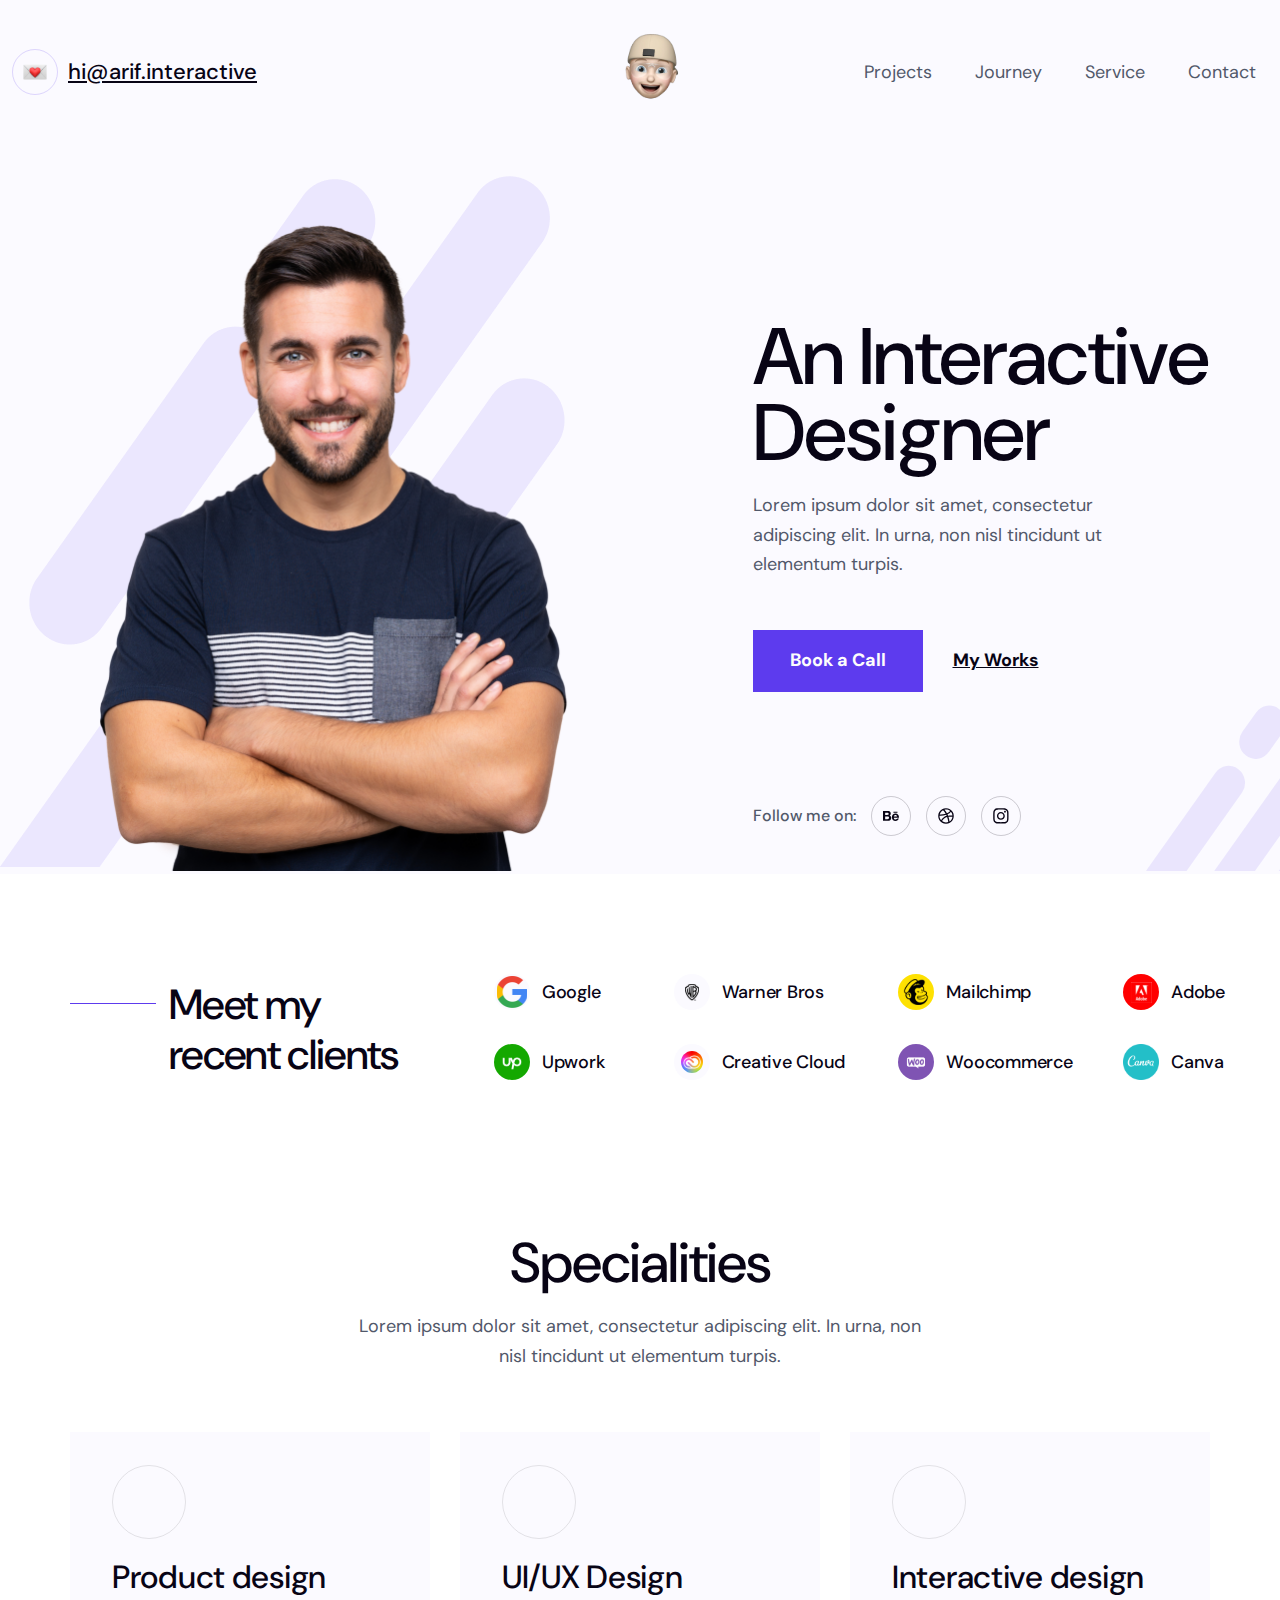
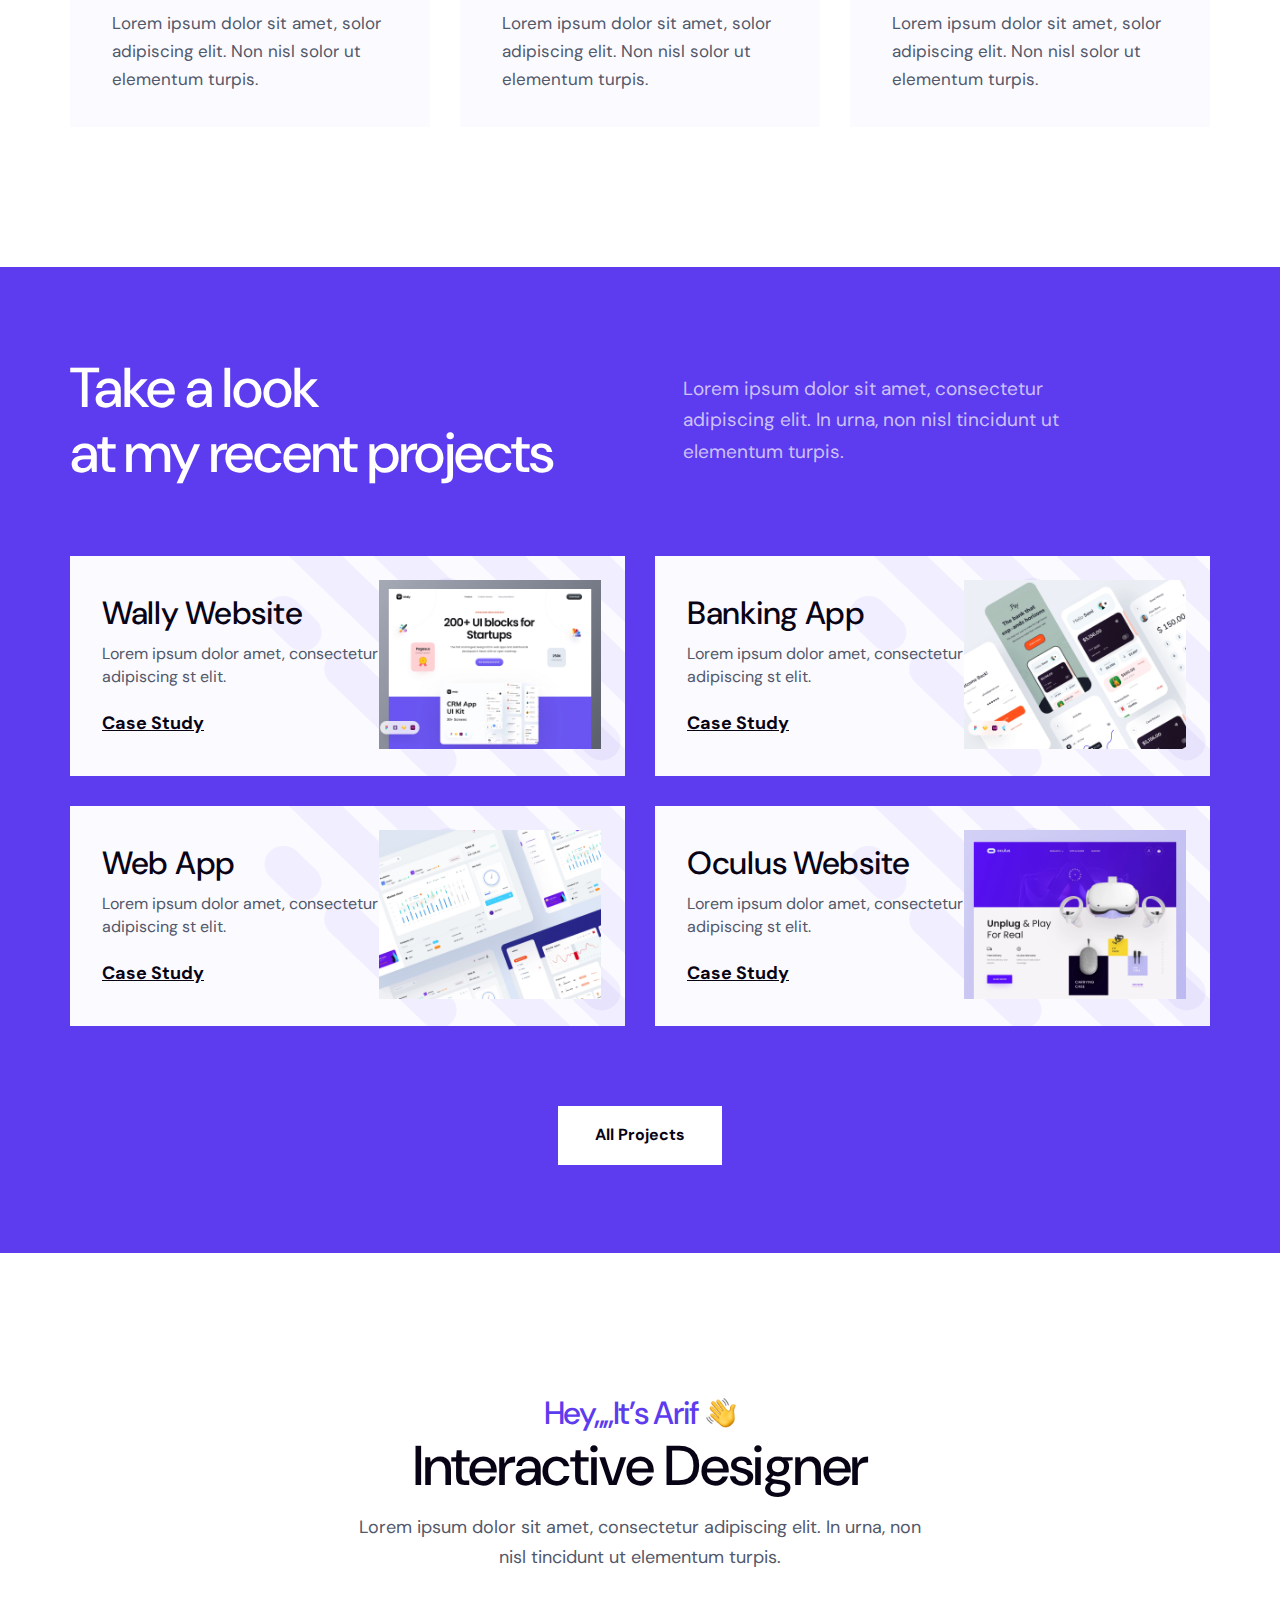
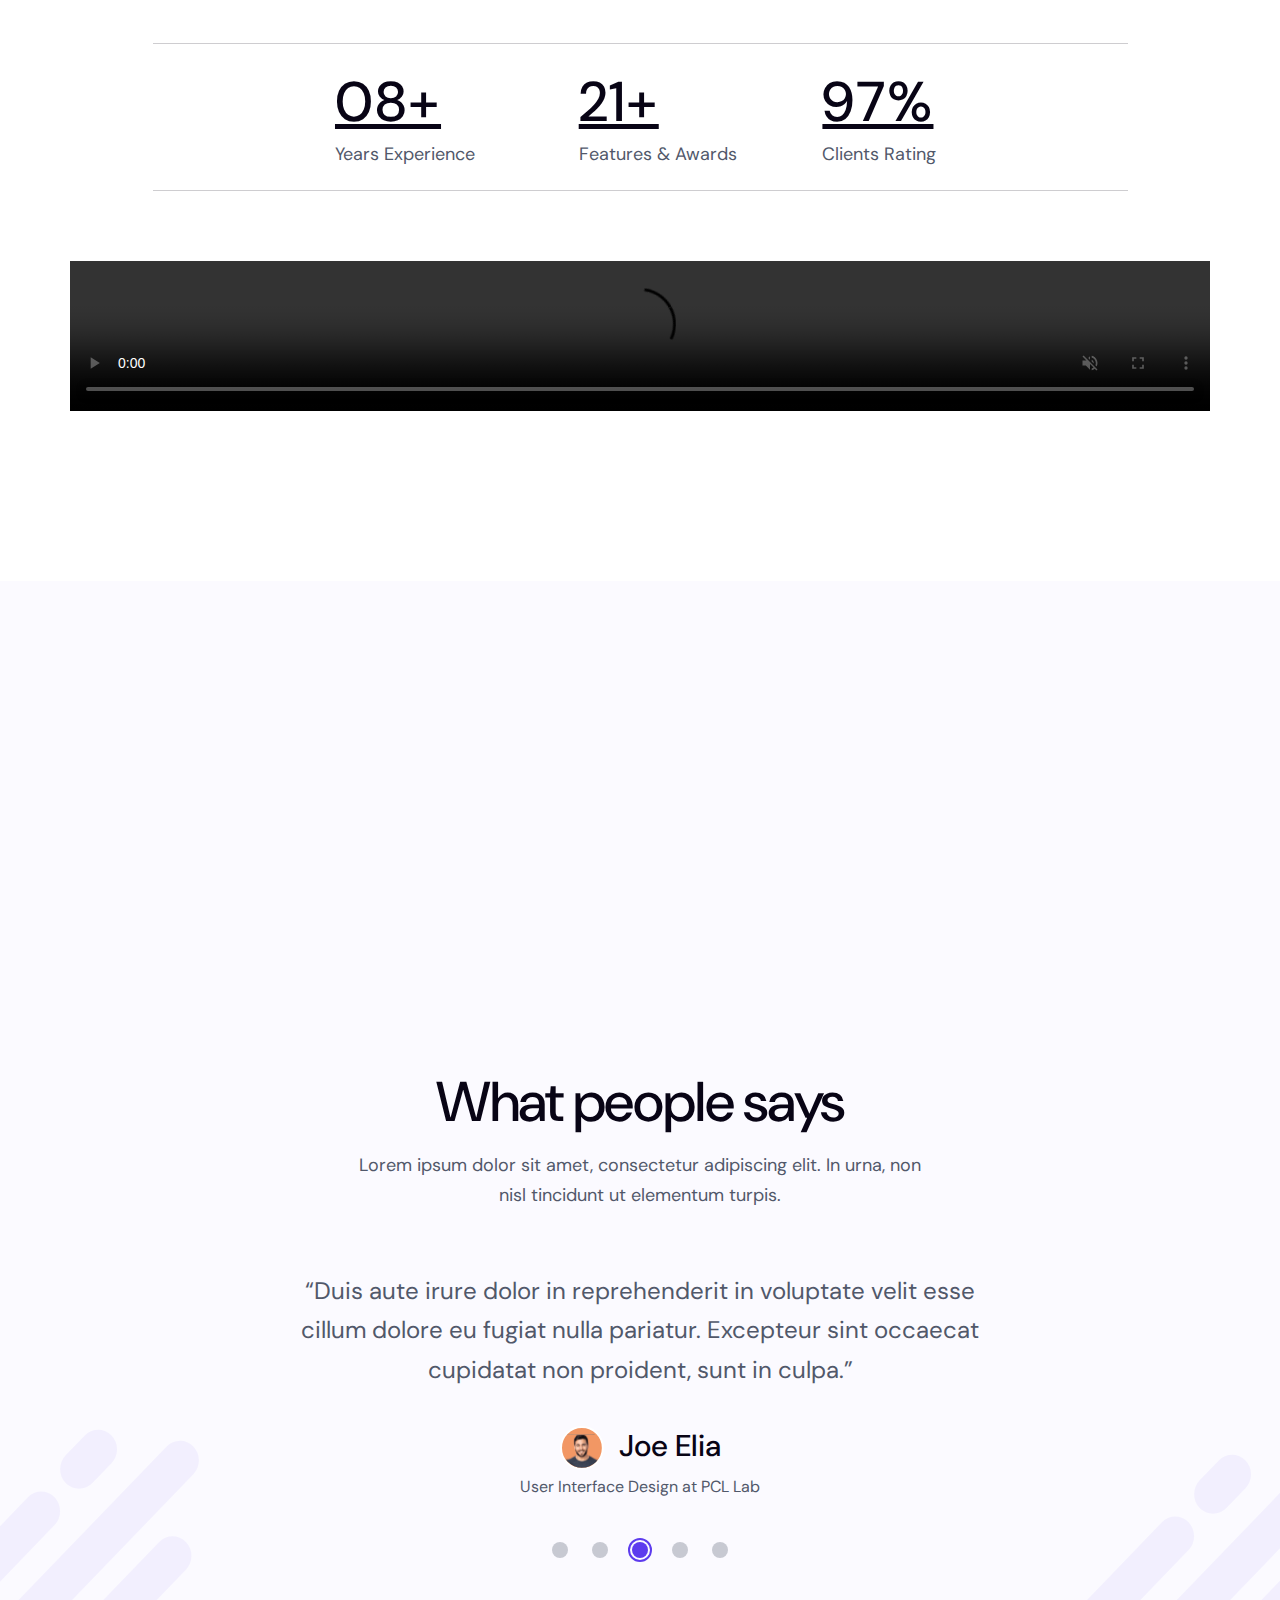
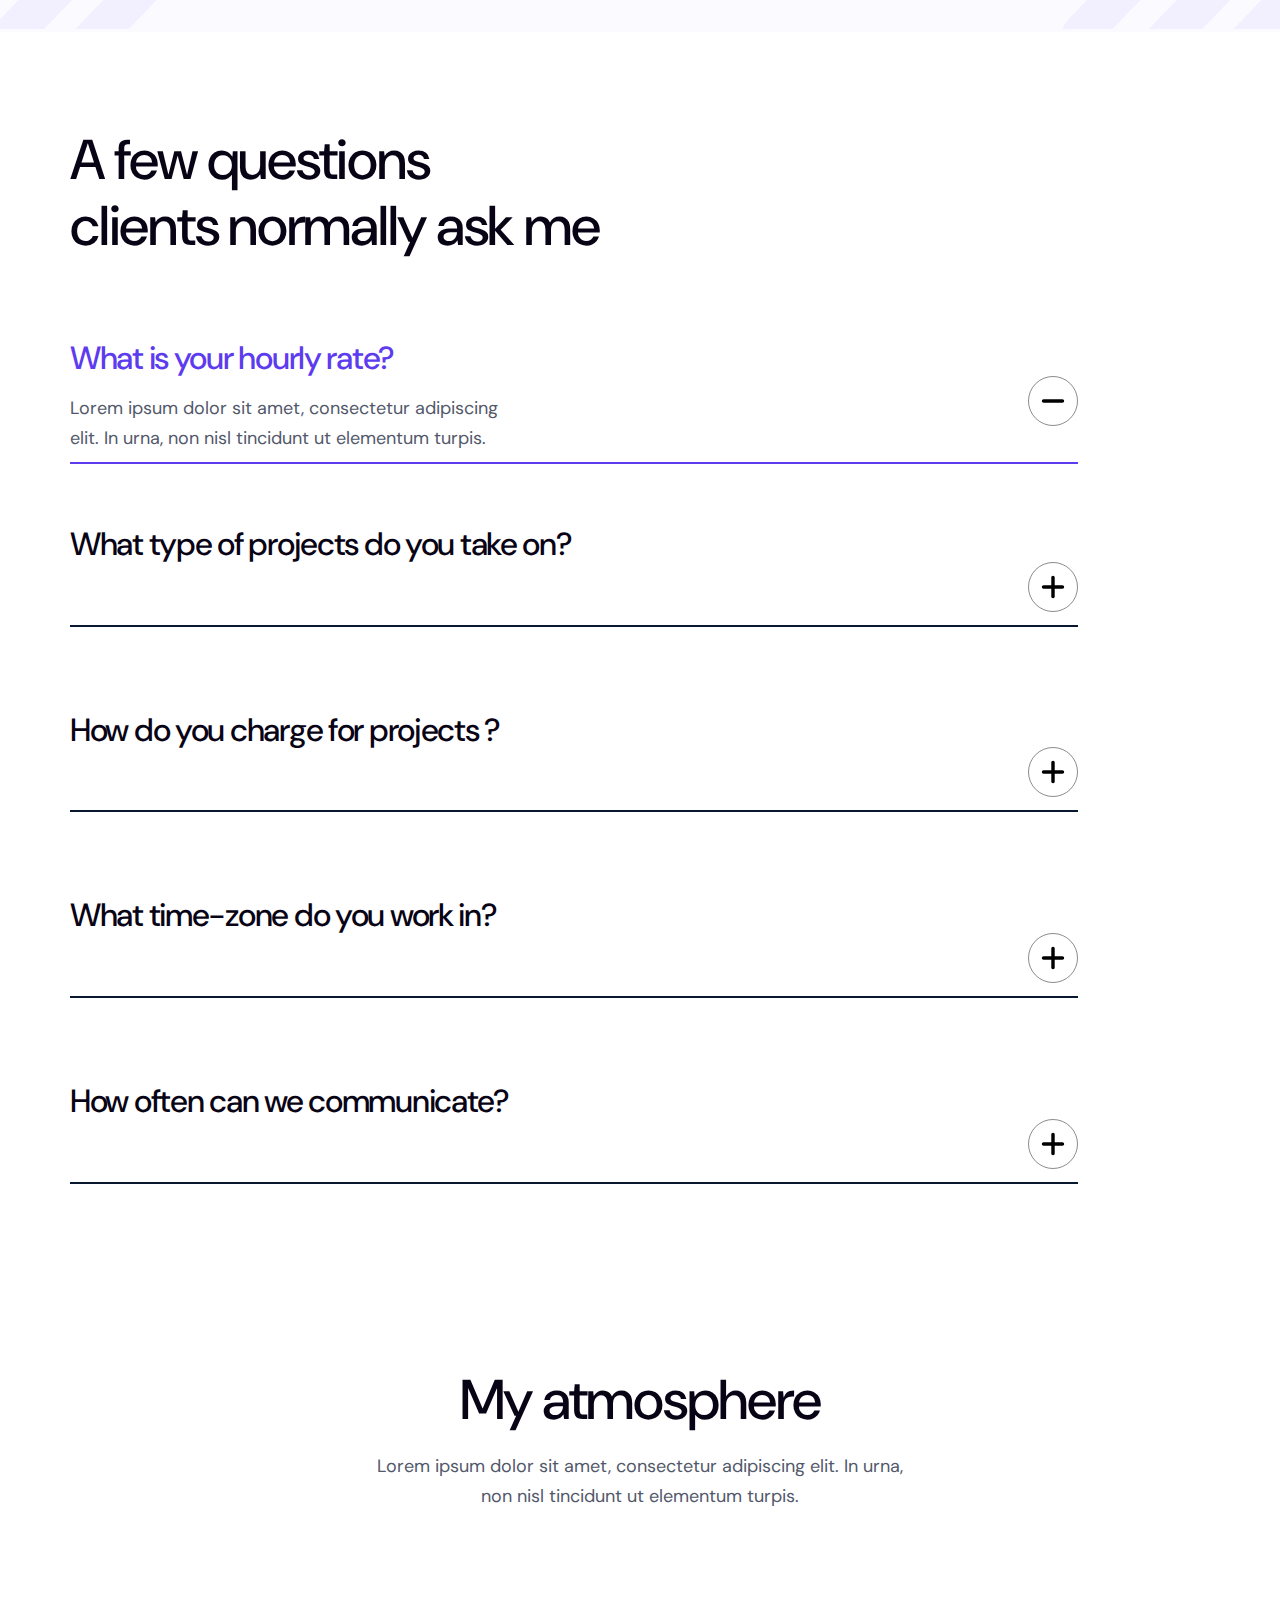
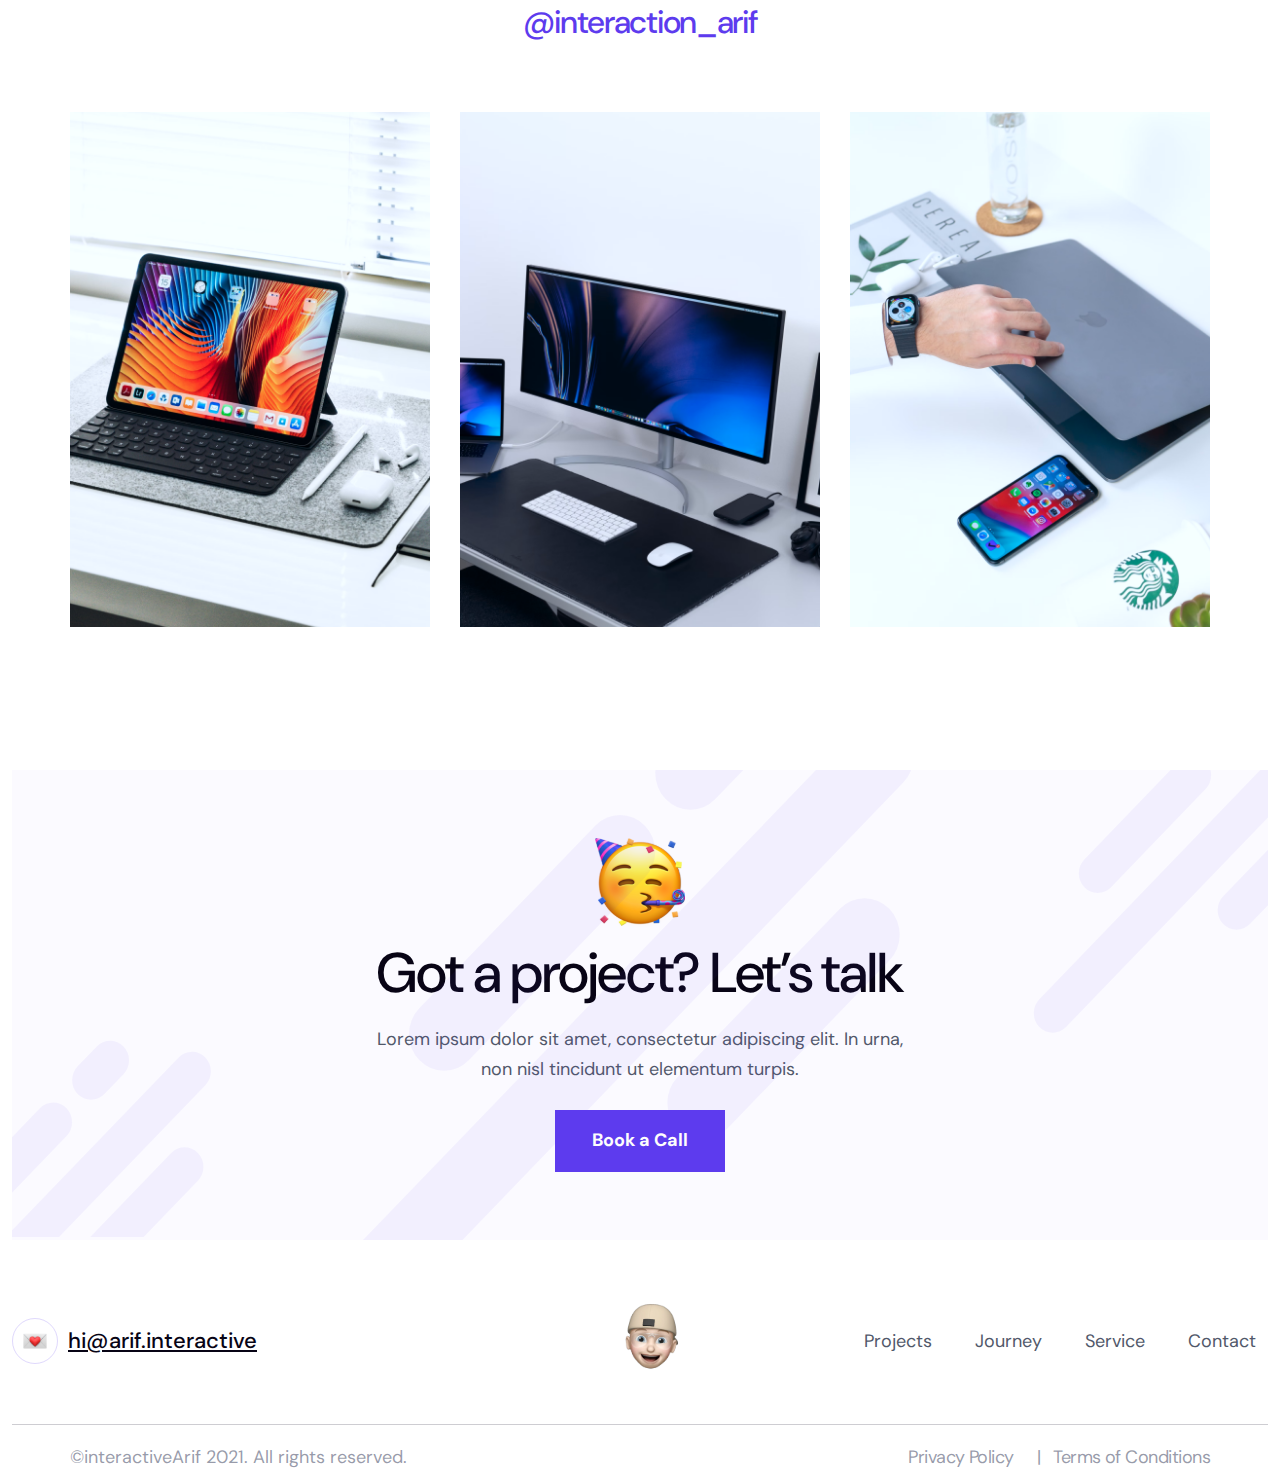
==== index.html @ 7aa069de "inititial commit" ====
<!DOCTYPE html>
<html lang="en">
  <head>
    <meta charset="UTF-8" />
    <meta name="viewport" content="width=device-width, initial-scale=1.0" />
    <title>An Interactive Designer</title>

    <!-- Favicon -->
    <link
      rel="apple-touch-icon"
      sizes="57x57"
      href="./assets/favicon//apple-icon-57x57.png"
    />
    <link
      rel="apple-touch-icon"
      sizes="60x60"
      href="./assets/favicon//apple-icon-60x60.png"
    />
    <link
      rel="apple-touch-icon"
      sizes="72x72"
      href="./assets/favicon//apple-icon-72x72.png"
    />
    <link
      rel="apple-touch-icon"
      sizes="76x76"
      href="./assets/favicon//apple-icon-76x76.png"
    />
    <link
      rel="apple-touch-icon"
      sizes="114x114"
      href="./assets/favicon//apple-icon-114x114.png"
    />
    <link
      rel="apple-touch-icon"
      sizes="120x120"
      href="./assets/favicon//apple-icon-120x120.png"
    />
    <link
      rel="apple-touch-icon"
      sizes="144x144"
      href="./assets/favicon//apple-icon-144x144.png"
    />
    <link
      rel="apple-touch-icon"
      sizes="152x152"
      href="./assets/favicon//apple-icon-152x152.png"
    />
    <link
      rel="apple-touch-icon"
      sizes="180x180"
      href="./assets/favicon//apple-icon-180x180.png"
    />
    <link
      rel="icon"
      type="image/png"
      sizes="192x192"
      href="./assets/favicon//android-icon-192x192.png"
    />
    <link
      rel="icon"
      type="image/png"
      sizes="32x32"
      href="./assets/favicon//favicon-32x32.png"
    />
    <link
      rel="icon"
      type="image/png"
      sizes="96x96"
      href="./assets/favicon//favicon-96x96.png"
    />
    <link
      rel="icon"
      type="image/png"
      sizes="16x16"
      href="./assets/favicon//favicon-16x16.png"
    />
    <link rel="manifest" href="./assets/favicon//manifest.json" />
    <meta name="msapplication-TileColor" content="#ffffff" />
    <meta name="msapplication-TileImage" content="/ms-icon-144x144.png" />
    <meta name="theme-color" content="#ffffff" />

    <!-- GG fonts -->
    <link rel="preconnect" href="https://fonts.googleapis.com" />
    <link rel="preconnect" href="https://fonts.gstatic.com" crossorigin />
    <link
      href="https://fonts.googleapis.com/css2?family=DM+Sans:ital,opsz,wght@0,9..40,100..1000;1,9..40,100..1000&display=swap"
      rel="stylesheet"
    />

    <!-- Font awesome -->
    <link
      rel="stylesheet"
      href="https://cdnjs.cloudflare.com/ajax/libs/font-awesome/6.5.2/css/all.min.css"
      integrity="sha512-SnH5WK+bZxgPHs44uWIX+LLJAJ9/2PkPKZ5QiAj6Ta86w+fsb2TkcmfRyVX3pBnMFcV7oQPJkl9QevSCWr3W6A=="
      crossorigin="anonymous"
      referrerpolicy="no-referrer"
    />

    <!-- Reset css -->
    <link rel="stylesheet" href="./assets/css/reset.css" />

    <!-- Grid css -->
    <link rel="stylesheet" href="./assets/css/grid.css" />

    <!-- Style css -->
    <link rel="stylesheet" href="./assets/css/styles.css" />

    <!-- Responsive css -->
    <link rel="stylesheet" href="./assets/css/responsive.css" />
  </head>

  <body>
    <header class="header fixed">
      <div class="outline-container">
        <div class="df-row">
          <div class="cta-header">
            <a href="mailto:hi@arif.interactive">
              <div class="letter-outer">
                <img
                  src="./assets/icon/letter.svg"
                  alt="Mail icon"
                  class="letter-header"
                />
              </div>
            </a>
            <a href="mailto:hi@arif.interactive" class="mail-header"
              >hi@arif.interactive</a
            >
            <div class="menu-mobile-outer show-on-mobile">
              <img src="./assets/icon/menu.svg" alt="" class="menu-mobile" />
            </div>
          </div>

          <a href="#">
            <div class="img-holder">
              <img
                src="./assets/image/logo-header.svg"
                alt="Logo"
                class="logo-header"
              />
            </div>
          </a>

          <nav class="navbar">
            <ul class="navbar-list">
              <li class="navbar item">
                <a href="#!" class="navbar-link">Projects</a>
              </li>
              <li class="navbar item">
                <a href="#!" class="navbar-link">Journey</a>
              </li>
              <li class="navbar item">
                <a href="#!" class="navbar-link">Service</a>
              </li>
              <li class="navbar item">
                <a href="#!" class="navbar-link">Contact</a>
              </li>
            </ul>
          </nav>
        </div>
      </div>
    </header>

    <main>
      <section class="hero">
        <div class="container">
          <div class="row">
            <div class="col-lg-6">
              <div class="img-holder">
                <img
                  src="./assets/image/hero-image.png"
                  alt="An Interactive Designer"
                  class="hero-img"
                />
              </div>
            </div>
            <div class="col-lg-5 offset-1">
              <div class="hero-info">
                <h1 class="heading lv1">An Interactive Designer</h1>
                <p class="section-desc">
                  Lorem ipsum dolor sit amet, consectetur adipiscing elit. In
                  urna, non nisl tincidunt ut elementum turpis.
                </p>
                <div class="hero-cta">
                  <a href="#!" class="btn hero-btn">Book a Call</a>
                  <a href="#!" class="hero-works">My Works</a>
                </div>
                <div class="hero-socials">
                  <p class="social-heading">Follow me on:</p>
                  <a href="#!">
                    <div class="social-outer">
                      <img src="./assets/icon/be.svg" alt="" />
                    </div>
                  </a>
                  <a href="#1">
                    <div class="social-outer">
                      <img src="./assets/icon/basketball.svg" alt="" />
                    </div>
                  </a>
                  <a href="#!">
                    <div class="social-outer">
                      <img src="./assets/icon/camera.svg" alt="" />
                    </div>
                  </a>
                </div>
              </div>
            </div>
          </div>
        </div>
      </section>

      <section class="clients">
        <div class="container">
          <div class="row">
            <div class="col-lg-4">
              <p class="clients-heading">Meet my recent clients</p>
            </div>
            <div class="clients-grid">
              <div class="clients-item">
                <a href="#!">
                  <div class="clients-outer">
                    <img
                      src="./assets/icon/google.svg"
                      alt=""
                      class="clients-social"
                    />
                  </div>
                  <p class="clients-link">Google</p>
                </a>
              </div>
              <div class="clients-item">
                <a href="#!">
                  <div class="clients-outer">
                    <img
                      src="./assets/icon/warner.svg"
                      alt=""
                      class="clients-social"
                    />
                  </div>
                  <p class="clients-link">Warner Bros</p>
                </a>
              </div>
              <div class="clients-item">
                <a href="#!">
                  <div class="clients-outer mailchimp">
                    <img
                      src="./assets/icon/mailchimp.svg"
                      alt=""
                      class="clients-social"
                    />
                  </div>
                  <p class="clients-link">Mailchimp</p>
                </a>
              </div>
              <div class="clients-item">
                <a href="#!">
                  <div class="clients-outer adobe">
                    <img
                      src="./assets/icon/adobe.svg"
                      alt=""
                      class="clients-social"
                    />
                  </div>
                  <p class="clients-link">Adobe</p>
                </a>
              </div>
              <div class="clients-item">
                <a href="#!">
                  <div class="clients-outer upwork">
                    <img
                      src="./assets/icon/upwork.svg"
                      alt=""
                      class="clients-social"
                    />
                  </div>
                  <p class="clients-link">Upwork</p>
                </a>
              </div>
              <div class="clients-item">
                <a href="#!">
                  <div class="clients-outer">
                    <img
                      src="./assets/icon/cloud.svg"
                      alt=""
                      class="clients-social"
                    />
                  </div>
                  <p class="clients-link">Creative Cloud</p>
                </a>
              </div>
              <div class="clients-item">
                <a href="#!">
                  <div class="clients-outer woocommerce">
                    <img
                      src="./assets/icon/Woocommerce.svg"
                      alt=""
                      class="clients-social"
                    />
                  </div>
                  <p class="clients-link">Woocommerce</p>
                </a>
              </div>
              <div class="clients-item">
                <a href="#!">
                  <div class="clients-outer">
                    <img
                      src="./assets/icon/canva.svg"
                      alt=""
                      class="clients-social canva"
                    />
                  </div>
                  <p class="clients-link">Canva</p>
                </a>
              </div>
            </div>
          </div>
        </div>
      </section>

      <section class="specialities">
        <div class="container">
          <div class="row">
            <div class="col">
              <h2 class="heading lv2">Specialities</h2>
            </div>
          </div>

          <div class="row">
            <div class="col">
              <div class="df-row">
                <p class="section-desc heading">
                  Lorem ipsum dolor sit amet, consectetur adipiscing elit. In
                  urna, non nisl tincidunt ut elementum turpis.
                </p>
              </div>
            </div>
          </div>

          <div class="row">
            <div class="col-lg-4">
              <a href="#!">
                <div class="specialities-block">
                  <div class="specialities-img-holder">
                    <i class="fa-solid fa-lightbulb"></i>
                  </div>
                  <h3 class="heading lv3">Product design</h3>
                  <p class="section-desc">
                    Lorem ipsum dolor sit amet, solor adipiscing elit. Non nisl
                    solor ut elementum turpis.
                  </p>
                </div>
              </a>
            </div>
            <div class="col-lg-4">
              <a href="#!">
                <div class="specialities-block">
                  <div class="specialities-img-holder">
                    <i class="fa-solid fa-pen-ruler"></i>
                  </div>
                  <h3 class="heading lv3">UI/UX Design</h3>
                  <p class="section-desc">
                    Lorem ipsum dolor sit amet, solor adipiscing elit. Non nisl
                    solor ut elementum turpis.
                  </p>
                </div>
              </a>
            </div>
            <div class="col-lg-4">
              <a href="#!">
                <div class="specialities-block">
                  <div class="specialities-img-holder">
                    <i class="fa-solid fa-download"></i>
                  </div>
                  <h3 class="heading lv3">Interactive design</h3>
                  <p class="section-desc">
                    Lorem ipsum dolor sit amet, solor adipiscing elit. Non nisl
                    solor ut elementum turpis.
                  </p>
                </div>
              </a>
            </div>
          </div>
        </div>
      </section>

      <section class="projects">
        <div class="container">
          <div class="row">
            <div class="col-lg-5">
              <h2 class="heading lv2">
                Take a look <br />at my recent projects
              </h2>
            </div>
            <div class="col-lg-5 offset-lg-1">
              <p class="section-desc">
                Lorem ipsum dolor sit amet, consectetur adipiscing elit. In
                urna, non nisl tincidunt ut elementum turpis.
              </p>
            </div>
          </div>

          <div class="row">
            <div class="col-lg-6">
              <div class="project-block">
                <div class="project-block-info">
                  <a href="#!"><h3 class="heading lv3">Wally Website</h3></a>
                  <p class="section-desc">
                    Lorem ipsum dolor amet, consectetur adipiscing st elit.
                  </p>
                  <a href="#!" class="project-block-link">Case Study</a>
                </div>
                <div class="project-block-media">
                  <a href="#!">
                    <img
                      src="./assets/image/project-1.png"
                      alt=""
                      class="project-block-image"
                    />
                  </a>
                </div>
              </div>
            </div>
            <div class="col-lg-6">
              <div class="project-block">
                <div class="project-block-info">
                  <a href="#!"><h3 class="heading lv3">Banking App</h3></a>
                  <p class="section-desc">
                    Lorem ipsum dolor amet, consectetur adipiscing st elit.
                  </p>
                  <a href="#!" class="project-block-link">Case Study</a>
                </div>
                <div class="project-block-media">
                  <a href="#!">
                    <img
                      src="./assets/image/project-2.png"
                      alt=""
                      class="project-block-image"
                    />
                  </a>
                </div>
              </div>
            </div>
          </div>

          <div class="row">
            <div class="col-lg-6">
              <div class="project-block">
                <div class="project-block-info">
                  <a href="#!"><h3 class="heading lv3">Web App</h3></a>
                  <p class="section-desc">
                    Lorem ipsum dolor amet, consectetur adipiscing st elit.
                  </p>
                  <a href="#!" class="project-block-link">Case Study</a>
                </div>
                <div class="project-block-media">
                  <a href="#!">
                    <img
                      src="./assets/image/project-3.png"
                      alt=""
                      class="project-block-image"
                    />
                  </a>
                </div>
              </div>
            </div>
            <div class="col-lg-6">
              <div class="project-block">
                <div class="project-block-info">
                  <a href="#!"><h3 class="heading lv3">Oculus Website</h3></a>
                  <p class="section-desc">
                    Lorem ipsum dolor amet, consectetur adipiscing st elit.
                  </p>
                  <a href="#!" class="project-block-link">Case Study</a>
                </div>
                <div class="project-block-media">
                  <a href="#!">
                    <img
                      src="./assets/image/project-4.png"
                      alt=""
                      class="project-block-image"
                    />
                  </a>
                </div>
              </div>
            </div>
          </div>

          <div class="row">
            <div class="col-lg-2 offset-lg-5">
              <a href="#!" class="btn project-btn">All Projects</a>
            </div>
          </div>
        </div>
      </section>

      <section class="designer">
        <div class="container">
          <div class="row">
            <div class="col">
              <div class="design-preheading">
                <p class="section-heading">Hey,,,,It’s Arif</p>
                <img
                  src="./assets/icon/design-hello.svg"
                  alt=""
                  class="design-deco"
                />
              </div>
            </div>
          </div>

          <div class="row">
            <div class="col">
              <h2 class="heading lv2">Interactive Designer</h2>
            </div>
          </div>

          <div class="row">
            <div class="col">
              <div class="df-row">
                <p class="section-desc">
                  Lorem ipsum dolor sit amet, consectetur adipiscing elit. In
                  urna, non nisl tincidunt ut elementum turpis.
                </p>
              </div>
            </div>
          </div>

          <div class="row">
            <div class="outer-container col-lg-10 offset-lg-1">
              <div class="row">
                <div class="col-lg-2 offset-lg-2">
                  <p class="designer-number">08+</p>
                  <p class="designer-info">Years Experience</p>
                </div>
                <div class="col-lg-2 offset-lg-1">
                  <p class="designer-number">21+</p>
                  <p class="designer-info">Features & Awards</p>
                </div>
                <div class="col-lg-2 offset-lg-1">
                  <p class="designer-number">97%</p>
                  <p class="designer-info">Clients Rating</p>
                </div>
              </div>
            </div>
          </div>
        </div>
      </section>

      <section class="design-video">
        <div class="container">
          <div class="row">
            <div class="col">
              <div class="video-container">
                <video
                  muted
                  autoplay
                  loop
                  controls
                  playsinline
                  src="./assets/video/work.mp4"
                ></video>
              </div>
            </div>
          </div>
        </div>
      </section>

      <section class="feedback">
        <div class="container">
          <div class="row">
            <div class="col">
              <h2 class="heading lv2">What people says</h2>
            </div>
          </div>

          <div class="row">
            <div class="col">
              <div class="df-row">
                <p class="section-desc">
                  Lorem ipsum dolor sit amet, consectetur adipiscing elit. In
                  urna, non nisl tincidunt ut elementum turpis.
                </p>
              </div>
            </div>
          </div>
        </div>

        <div class="container">
          <div class="feedback-item">
            <div class="row feedback-user">
              <div class="col">
                <div class="df-row">
                  <div class="user-feedback">
                    “Duis aute irure dolor in reprehenderit in voluptate velit
                    esse cillum dolore eu fugiat nulla pariatur. Excepteur sint
                    occaecat cupidatat non proident, sunt in culpa.”
                  </div>
                </div>
              </div>
            </div>

            <div class="row user">
              <div class="col">
                <div class="df-row">
                  <a href="#!">
                    <img
                      src="./assets/image/user-feedback.svg"
                      alt=""
                      class="user-image"
                    />
                  </a>
                  <a href="#!"><p class="user-name">Joe Elia</p></a>
                </div>
              </div>
            </div>

            <div class="row">
              <div class="col">
                <p class="user-role">User Interface Design at PCL Lab</p>
              </div>
            </div>
          </div>
          <div class="feedback-item">
            <div class="row feedback-user">
              <div class="col">
                <div class="df-row">
                  <div class="user-feedback">
                    “Duis aute irure dolor in reprehenderit in voluptate velit
                    esse cillum dolore eu fugiat nulla pariatur. Excepteur sint
                    occaecat cupidatat non proident, sunt in culpa.”
                  </div>
                </div>
              </div>
            </div>

            <div class="row user">
              <div class="col">
                <div class="df-row">
                  <a href="#!">
                    <img
                      src="./assets/image/user-feedback.svg"
                      alt=""
                      class="user-image"
                    />
                  </a>
                  <a href="#!"><p class="user-name">Joe Elia</p></a>
                </div>
              </div>
            </div>

            <div class="row">
              <div class="col">
                <p class="user-role">User Interface Design at PCL Lab</p>
              </div>
            </div>
          </div>
          <div class="feedback-item">
            <div class="row feedback-user">
              <div class="col">
                <div class="df-row">
                  <div class="user-feedback">
                    “Duis aute irure dolor in reprehenderit in voluptate velit
                    esse cillum dolore eu fugiat nulla pariatur. Excepteur sint
                    occaecat cupidatat non proident, sunt in culpa.”
                  </div>
                </div>
              </div>
            </div>

            <div class="row user">
              <div class="col">
                <div class="df-row">
                  <a href="#!">
                    <img
                      src="./assets/image/user-feedback.svg"
                      alt=""
                      class="user-image"
                    />
                  </a>
                  <a href="#!"><p class="user-name">Joe Elia</p></a>
                </div>
              </div>
            </div>

            <div class="row">
              <div class="col">
                <p class="user-role">User Interface Design at PCL Lab</p>
              </div>
            </div>
          </div>
          <div class="feedback-item">
            <div class="row feedback-user">
              <div class="col">
                <div class="df-row">
                  <div class="user-feedback">
                    “Duis aute irure dolor in reprehenderit in voluptate velit
                    esse cillum dolore eu fugiat nulla pariatur. Excepteur sint
                    occaecat cupidatat non proident, sunt in culpa.”
                  </div>
                </div>
              </div>
            </div>

            <div class="row user">
              <div class="col">
                <div class="df-row">
                  <a href="#!">
                    <img
                      src="./assets/image/user-feedback.svg"
                      alt=""
                      class="user-image"
                    />
                  </a>
                  <a href="#!"><p class="user-name">Joe Elia</p></a>
                </div>
              </div>
            </div>

            <div class="row">
              <div class="col">
                <p class="user-role">User Interface Design at PCL Lab</p>
              </div>
            </div>
          </div>
          <div class="feedback-item">
            <div class="row feedback-user">
              <div class="col">
                <div class="df-row">
                  <div class="user-feedback">
                    “Duis aute irure dolor in reprehenderit in voluptate velit
                    esse cillum dolore eu fugiat nulla pariatur. Excepteur sint
                    occaecat cupidatat non proident, sunt in culpa.”
                  </div>
                </div>
              </div>
            </div>

            <div class="row user">
              <div class="col">
                <div class="df-row">
                  <a href="#!">
                    <img
                      src="./assets/image/user-feedback.svg"
                      alt=""
                      class="user-image"
                    />
                  </a>
                  <a href="#!"><p class="user-name">Joe Elia</p></a>
                </div>
              </div>
            </div>

            <div class="row">
              <div class="col">
                <p class="user-role">User Interface Design at PCL Lab</p>
              </div>
            </div>
          </div>
        </div>

        <div class="container">
          <div class="dots">
            <div class="dot"></div>
            <div class="dot"></div>
            <div class="dot active"></div>
            <div class="dot"></div>
            <div class="dot"></div>
          </div>
        </div>
      </section>

      <section class="questions">
        <div class="container">
          <div class="row">
            <div class="col-lg-7">
              <h2 class="heading lv2">
                A few questions <br />clients normally ask me
              </h2>
            </div>
          </div>

          <!-- Question 1 -->
          <div class="row">
            <div class="col-lg-11">
              <input
                type="checkbox"
                name=""
                id="user-check"
                class="user-check"
                hidden
                checked
              />
              <div class="df-row">
                <div class="question-info">
                  <p class="section-heading">What is your hourly rate?</p>
                  <p class="section-desc">
                    Lorem ipsum dolor sit amet, consectetur adipiscing elit. In
                    urna, non nisl tincidunt ut elementum turpis.
                  </p>
                </div>
                <div class="question-check">
                  <label for="user-check">
                    <div class="user-info">
                      <svg
                        xmlns="http://www.w3.org/2000/svg"
                        viewBox="0 0 448 512"
                        class="fa-minus"
                      >
                        <!--!Font Awesome Free 6.5.2 by @fontawesome - https://fontawesome.com License - https://fontawesome.com/license/free Copyright 2024 Fonticons, Inc.-->
                        <path
                          d="M432 256c0 17.7-14.3 32-32 32L48 288c-17.7 0-32-14.3-32-32s14.3-32 32-32l352 0c17.7 0 32 14.3 32 32z"
                        />
                      </svg>
                      <svg
                        xmlns="http://www.w3.org/2000/svg"
                        viewBox="0 0 448 512"
                        class="fa-plus"
                      >
                        <!--!Font Awesome Free 6.5.2 by @fontawesome - https://fontawesome.com License - https://fontawesome.com/license/free Copyright 2024 Fonticons, Inc.-->
                        <path
                          d="M256 80c0-17.7-14.3-32-32-32s-32 14.3-32 32V224H48c-17.7 0-32 14.3-32 32s14.3 32 32 32H192V432c0 17.7 14.3 32 32 32s32-14.3 32-32V288H400c17.7 0 32-14.3 32-32s-14.3-32-32-32H256V80z"
                        />
                      </svg>
                    </div>
                  </label>
                </div>
              </div>
            </div>
          </div>

          <!-- Question 2 -->
          <div class="row">
            <div class="col-lg-11">
              <input
                type="checkbox"
                name=""
                id="user-check-2"
                class="user-check"
                hidden
              />
              <div class="df-row">
                <div class="question-info">
                  <p class="section-heading">
                    What type of projects do you take on?
                  </p>
                  <p class="section-desc">
                    Lorem ipsum dolor sit amet, consectetur adipiscing elit. In
                    urna, non nisl tincidunt ut elementum turpis.
                  </p>
                </div>
                <div class="question-check">
                  <label for="user-check-2">
                    <div class="user-info">
                      <svg
                        xmlns="http://www.w3.org/2000/svg"
                        viewBox="0 0 448 512"
                        class="fa-minus"
                      >
                        <!--!Font Awesome Free 6.5.2 by @fontawesome - https://fontawesome.com License - https://fontawesome.com/license/free Copyright 2024 Fonticons, Inc.-->
                        <path
                          d="M432 256c0 17.7-14.3 32-32 32L48 288c-17.7 0-32-14.3-32-32s14.3-32 32-32l352 0c17.7 0 32 14.3 32 32z"
                        />
                      </svg>
                      <svg
                        xmlns="http://www.w3.org/2000/svg"
                        viewBox="0 0 448 512"
                        class="fa-plus"
                      >
                        <!--!Font Awesome Free 6.5.2 by @fontawesome - https://fontawesome.com License - https://fontawesome.com/license/free Copyright 2024 Fonticons, Inc.-->
                        <path
                          d="M256 80c0-17.7-14.3-32-32-32s-32 14.3-32 32V224H48c-17.7 0-32 14.3-32 32s14.3 32 32 32H192V432c0 17.7 14.3 32 32 32s32-14.3 32-32V288H400c17.7 0 32-14.3 32-32s-14.3-32-32-32H256V80z"
                        />
                      </svg>
                    </div>
                  </label>
                </div>
              </div>
            </div>
          </div>

          <!-- Question 3 -->
          <div class="row">
            <div class="col-lg-11">
              <input
                type="checkbox"
                name=""
                id="user-check-3"
                class="user-check"
                hidden
              />
              <div class="df-row">
                <div class="question-info">
                  <p class="section-heading">
                    How do you charge for projects ?
                  </p>
                  <p class="section-desc">
                    Lorem ipsum dolor sit amet, consectetur adipiscing elit. In
                    urna, non nisl tincidunt ut elementum turpis.
                  </p>
                </div>
                <div class="question-check">
                  <label for="user-check-3">
                    <div class="user-info">
                      <svg
                        xmlns="http://www.w3.org/2000/svg"
                        viewBox="0 0 448 512"
                        class="fa-minus"
                      >
                        <!--!Font Awesome Free 6.5.2 by @fontawesome - https://fontawesome.com License - https://fontawesome.com/license/free Copyright 2024 Fonticons, Inc.-->
                        <path
                          d="M432 256c0 17.7-14.3 32-32 32L48 288c-17.7 0-32-14.3-32-32s14.3-32 32-32l352 0c17.7 0 32 14.3 32 32z"
                        />
                      </svg>
                      <svg
                        xmlns="http://www.w3.org/2000/svg"
                        viewBox="0 0 448 512"
                        class="fa-plus"
                      >
                        <!--!Font Awesome Free 6.5.2 by @fontawesome - https://fontawesome.com License - https://fontawesome.com/license/free Copyright 2024 Fonticons, Inc.-->
                        <path
                          d="M256 80c0-17.7-14.3-32-32-32s-32 14.3-32 32V224H48c-17.7 0-32 14.3-32 32s14.3 32 32 32H192V432c0 17.7 14.3 32 32 32s32-14.3 32-32V288H400c17.7 0 32-14.3 32-32s-14.3-32-32-32H256V80z"
                        />
                      </svg>
                    </div>
                  </label>
                </div>
              </div>
            </div>
          </div>

          <!-- Question 4 -->
          <div class="row">
            <div class="col-lg-11">
              <input
                type="checkbox"
                name=""
                id="user-check-4"
                class="user-check"
                hidden
              />
              <div class="df-row">
                <div class="question-info">
                  <p class="section-heading">What time-zone do you work in?</p>
                  <p class="section-desc">
                    Lorem ipsum dolor sit amet, consectetur adipiscing elit. In
                    urna, non nisl tincidunt ut elementum turpis.
                  </p>
                </div>
                <div class="question-check">
                  <label for="user-check-4">
                    <div class="user-info">
                      <svg
                        xmlns="http://www.w3.org/2000/svg"
                        viewBox="0 0 448 512"
                        class="fa-minus"
                      >
                        <!--!Font Awesome Free 6.5.2 by @fontawesome - https://fontawesome.com License - https://fontawesome.com/license/free Copyright 2024 Fonticons, Inc.-->
                        <path
                          d="M432 256c0 17.7-14.3 32-32 32L48 288c-17.7 0-32-14.3-32-32s14.3-32 32-32l352 0c17.7 0 32 14.3 32 32z"
                        />
                      </svg>
                      <svg
                        xmlns="http://www.w3.org/2000/svg"
                        viewBox="0 0 448 512"
                        class="fa-plus"
                      >
                        <!--!Font Awesome Free 6.5.2 by @fontawesome - https://fontawesome.com License - https://fontawesome.com/license/free Copyright 2024 Fonticons, Inc.-->
                        <path
                          d="M256 80c0-17.7-14.3-32-32-32s-32 14.3-32 32V224H48c-17.7 0-32 14.3-32 32s14.3 32 32 32H192V432c0 17.7 14.3 32 32 32s32-14.3 32-32V288H400c17.7 0 32-14.3 32-32s-14.3-32-32-32H256V80z"
                        />
                      </svg>
                    </div>
                  </label>
                </div>
              </div>
            </div>
          </div>

          <!-- Question 5 -->
          <div class="row">
            <div class="col-lg-11">
              <input
                type="checkbox"
                name=""
                id="user-check-5"
                class="user-check"
                hidden
              />
              <div class="df-row">
                <div class="question-info">
                  <p class="section-heading">How often can we communicate?</p>
                  <p class="section-desc">
                    Lorem ipsum dolor sit amet, consectetur adipiscing elit. In
                    urna, non nisl tincidunt ut elementum turpis.
                  </p>
                </div>
                <div class="question-check">
                  <label for="user-check-5">
                    <div class="user-info">
                      <svg
                        xmlns="http://www.w3.org/2000/svg"
                        viewBox="0 0 448 512"
                        class="fa-minus"
                      >
                        <!--!Font Awesome Free 6.5.2 by @fontawesome - https://fontawesome.com License - https://fontawesome.com/license/free Copyright 2024 Fonticons, Inc.-->
                        <path
                          d="M432 256c0 17.7-14.3 32-32 32L48 288c-17.7 0-32-14.3-32-32s14.3-32 32-32l352 0c17.7 0 32 14.3 32 32z"
                        />
                      </svg>
                      <svg
                        xmlns="http://www.w3.org/2000/svg"
                        viewBox="0 0 448 512"
                        class="fa-plus"
                      >
                        <!--!Font Awesome Free 6.5.2 by @fontawesome - https://fontawesome.com License - https://fontawesome.com/license/free Copyright 2024 Fonticons, Inc.-->
                        <path
                          d="M256 80c0-17.7-14.3-32-32-32s-32 14.3-32 32V224H48c-17.7 0-32 14.3-32 32s14.3 32 32 32H192V432c0 17.7 14.3 32 32 32s32-14.3 32-32V288H400c17.7 0 32-14.3 32-32s-14.3-32-32-32H256V80z"
                        />
                      </svg>
                    </div>
                  </label>
                </div>
              </div>
            </div>
          </div>
        </div>
      </section>

      <section class="atmosphere">
        <div class="container">
          <div class="row">
            <div class="col">
              <h2 class="heading lv2">My atmosphere</h2>
            </div>
          </div>

          <div class="row">
            <div class="col">
              <div class="atmosphere-center">
                <p class="section-desc">
                  Lorem ipsum dolor sit amet, consectetur adipiscing elit. In
                  urna, non nisl tincidunt ut elementum turpis.
                </p>
              </div>
            </div>
          </div>

          <div class="row">
            <div class="col">
              <div class="atmosphere-center">
                <p class="section-heading">@interaction_arif</p>
              </div>
            </div>
          </div>

          <div class="row">
            <div class="col-lg-4">
              <div class="atmosphere-img-holder">
                <img
                  src="./assets/image/atmosphere-img-1.png"
                  alt=""
                  class="atmosphere-img"
                />
              </div>
            </div>
            <div class="col-lg-4">
              <div class="atmosphere-img-holder">
                <img
                  src="./assets/image/atmosphere-img-2.png"
                  alt=""
                  class="atmosphere-img"
                />
              </div>
            </div>
            <div class="col-lg-4">
              <div class="atmosphere-img-holder">
                <img
                  src="./assets/image/atmosphere-img-3.png"
                  alt=""
                  class="atmosphere-img"
                />
              </div>
            </div>
          </div>
        </div>
      </section>

      <section class="call">
        <div class="outline-container">
          <div class="call-inner">
            <div class="row">
              <div class="col">
                <div class="call-img-holder">
                  <img
                    src="./assets/icon/call-icon.svg"
                    alt=""
                    class="call-img"
                  />
                </div>
              </div>
            </div>

            <div class="row">
              <div class="col">
                <h2 class="heading lv2">Got a project? Let’s talk</h2>
              </div>
            </div>

            <div class="row">
              <div class="col">
                <div class="call-center">
                  <p class="section-desc">
                    Lorem ipsum dolor sit amet, consectetur adipiscing elit. In
                    urna, non nisl tincidunt ut elementum turpis.
                  </p>
                </div>
              </div>
            </div>

            <div class="row">
              <div class="col">
                <div class="call-center">
                  <a href="#!" class="btn call-btn">Book a Call</a>
                </div>
              </div>
            </div>
          </div>
        </div>
      </section>
    </main>

    <footer class="footer">
      <div class="outline-container">
        <div class="df-row">
          <div class="cta-header">
            <a href="mailto:hi@arif.interactive">
              <div class="letter-outer">
                <img
                  src="./assets/icon/letter.svg"
                  alt="Mail icon"
                  class="letter-header"
                />
              </div>
            </a>
            <a href="mailto:hi@arif.interactive" class="mail-header"
              >hi@arif.interactive</a
            >
          </div>

          <a href="#">
            <div class="img-holder">
              <img
                src="./assets/image/logo-header.svg"
                alt="Logo"
                class="logo-header"
              />
            </div>
          </a>

          <nav class="navbar">
            <ul class="navbar-list">
              <li class="navbar item">
                <a href="#!" class="navbar-link">Projects</a>
              </li>
              <li class="navbar item">
                <a href="#!" class="navbar-link">Journey</a>
              </li>
              <li class="navbar item">
                <a href="#!" class="navbar-link">Service</a>
              </li>
              <li class="navbar item">
                <a href="#!" class="navbar-link">Contact</a>
              </li>
            </ul>
          </nav>
        </div>
      </div>

      <div class="container">
        <div class="row">
          <div class="col">
            <p class="copyright">©interactiveArif 2021. All rights reserved.</p>
            <div class="footer-law">
              <p class="policy">Privacy Policy</p>
              <p class="spacing">|</p>
              <p class="conditions">Terms of Conditions</p>
            </div>
          </div>
        </div>
      </div>
    </footer>
  </body>
</html>
---- assets/css/grid.css ----
/* X-Small devices (portrait phones, less than 576px) */
/* No media query for `xs` since this is the default in Bootstrap */
.container,
.container-fluid {
  --column-size: 12;
  --spacer: 10px;
  --num-of-spacer: 1;

  width: 100%;
  margin-right: auto;
  margin-left: auto;
  padding-left: calc(var(--spacer) / 2);
  padding-right: calc(var(--spacer) / 2);
}

.row {
  display: flex;
  flex-wrap: wrap;

  margin-left: calc(-1 * var(--spacer) * var(--num-of-spacer) / 2);
  margin-right: calc(-1 * var(--spacer) * var(--num-of-spacer) / 2);
}

.col {
  flex: 1 0;
}

.g-0 {
  --spacer: 0;
}

.row > [class*="offset-"] {
  margin-left: calc((100% / var(--column-size)) * var(--offset-number));
}

.offset-0 {
  --offset-number: 0;
}

.offset-1 {
  --offset-number: 1;
}

.offset-2 {
  --offset-number: 2;
}

.offset-3 {
  --offset-number: 3;
}

.offset-4 {
  --offset-number: 4;
}

.offset-5 {
  --offset-number: 5;
}

.offset-6 {
  --offset-number: 6;
}

.offset-7 {
  --offset-number: 7;
}

.offset-8 {
  --offset-number: 8;
}

.offset-9 {
  --offset-number: 9;
}

.offset-10 {
  --offset-number: 10;
}

.offset-11 {
  --offset-number: 11;
}

.row[class*="row-cols-"] > *,
.row > [class*="col-"] {
  flex: 0 0 auto;
}

.col,
.row[class*="row-cols-"] > *,
.row > [class*="col-"],
.row[class*="gx-"] > * {
  padding-left: calc(var(--spacer) / 2);
  padding-right: calc(var(--spacer) / 2);
}

.row[class*="row-cols-"] > * {
  width: calc(100% / var(--row-cols-number));
}

.row-cols-1 > * {
  --row-cols-number: 1;
}

.row-cols-2 > * {
  --row-cols-number: 2;
}

.row-cols-3 > * {
  --row-cols-number: 3;
}

.row-cols-4 > * {
  --row-cols-number: 4;
}

.row-cols-5 > * {
  --row-cols-number: 5;
}

.row-cols-6 > * {
  --row-cols-number: 6;
}

.row > [class*="col-"] {
  width: calc(100% / var(--column-size) * var(--column-number));
}

.col-1 {
  --column-number: 1;
}

.col-2 {
  --column-number: 2;
}

.col-3 {
  --column-number: 3;
}

.col-4 {
  --column-number: 4;
}

.col-5 {
  --column-number: 5;
}

.col-6 {
  --column-number: 6;
}

.col-7 {
  --column-number: 7;
}

.col-8 {
  --column-number: 8;
}

.col-9 {
  --column-number: 9;
}

.col-10 {
  --column-number: 10;
}

.col-11 {
  --column-number: 11;
}

.col-12 {
  --column-number: 12;
}

.row[class*="gx-"] > * {
  --spacer: calc(30px * var(--num-of-spacer));
}

.gx-2 {
  --num-of-spacer: 2;
}

.gx-3 {
  --num-of-spacer: 3;
}

.gx-4 {
  --num-of-spacer: 4;
}

.gx-5 {
  --num-of-spacer: 5;
}

.gx-6 {
  --num-of-spacer: 6;
}

/* Small devices (landscape phones, 576px and up) */
@media (min-width: 576px) {
  .container {
    --spacer: 24px;
    max-width: 540px;
  }

  .g-sm-0 {
    --spacer: 0;
  }

  .offset-sm-0 {
    --offset-number: 0;
  }

  .offset-sm-1 {
    --offset-number: 1;
  }

  .offset-sm-2 {
    --offset-number: 2;
  }

  .offset-sm-3 {
    --offset-number: 3;
  }

  .offset-sm-4 {
    --offset-number: 4;
  }

  .offset-sm-5 {
    --offset-number: 5;
  }

  .offset-sm-6 {
    --offset-number: 6;
  }

  .offset-sm-7 {
    --offset-number: 7;
  }

  .offset-sm-8 {
    --offset-number: 8;
  }

  .offset-sm-9 {
    --offset-number: 9;
  }

  .offset-sm-10 {
    --offset-number: 10;
  }

  .offset-sm-11 {
    --offset-number: 11;
  }

  .col-sm-1 {
    --column-number: 1;
  }

  .col-sm-2 {
    --column-number: 2;
  }

  .col-sm-3 {
    --column-number: 3;
  }

  .col-sm-4 {
    --column-number: 4;
  }

  .col-sm-5 {
    --column-number: 5;
  }

  .col-sm-7 {
    --column-number: 7;
  }

  .col-sm-8 {
    --column-number: 8;
  }

  .col-sm-9 {
    --column-number: 9;
  }

  .col-sm-10 {
    --column-number: 10;
  }

  .col-sm-11 {
    --column-number: 11;
  }

  .col-sm-12 {
    --column-number: 12;
  }

  .row-cols-sm-1 > * {
    --row-cols-number: 1;
  }

  .row-cols-sm-2 > * {
    --row-cols-number: 2;
  }

  .row-cols-sm-3 > * {
    --row-cols-number: 3;
  }

  .row-cols-sm-4 > * {
    --row-cols-number: 4;
  }

  .row-cols-sm-5 > * {
    --row-cols-number: 5;
  }

  .row-cols-sm-6 > * {
    --row-cols-number: 6;
  }
}

/* Medium devices (tablets, 768px and up) */
@media (min-width: 768px) {
  .container {
    max-width: 720px;
  }

  .g-md-0 {
    --spacer: 0;
  }

  .offset-md-0 {
    --offset-number: 0;
  }

  .offset-md-1 {
    --offset-number: 1;
  }

  .offset-md-2 {
    --offset-number: 2;
  }

  .offset-md-3 {
    --offset-number: 3;
  }

  .offset-md-4 {
    --offset-number: 4;
  }

  .offset-md-5 {
    --offset-number: 5;
  }

  .offset-md-6 {
    --offset-number: 6;
  }

  .offset-md-7 {
    --offset-number: 7;
  }

  .offset-md-8 {
    --offset-number: 8;
  }

  .offset-md-9 {
    --offset-number: 9;
  }

  .offset-md-10 {
    --offset-number: 10;
  }

  .offset-md-11 {
    --offset-number: 11;
  }

  .col-md-1 {
    --column-number: 1;
  }

  .col-md-2 {
    --column-number: 2;
  }

  .col-md-3 {
    --column-number: 3;
  }

  .col-md-4 {
    --column-number: 4;
  }

  .col-md-5 {
    --column-number: 5;
  }

  .col-md-6 {
    --column-number: 6;
  }

  .col-md-7 {
    --column-number: 7;
  }

  .col-md-8 {
    --column-number: 8;
  }

  .col-md-9 {
    --column-number: 9;
  }

  .col-md-10 {
    --column-number: 10;
  }

  .col-md-11 {
    --column-number: 11;
  }

  .col-md-12 {
    --column-number: 12;
  }

  .row-cols-md-1 > * {
    --row-cols-number: 1;
  }

  .row-cols-md-2 > * {
    --row-cols-number: 2;
  }

  .row-cols-md-3 > * {
    --row-cols-number: 3;
  }

  .row-cols-md-4 > * {
    --row-cols-number: 4;
  }

  .row-cols-md-5 > * {
    --row-cols-number: 5;
  }

  .row-cols-md-6 > * {
    --row-cols-number: 6;
  }
}

/* Large devices (desktops, 992px and up) */
@media (min-width: 992px) {
  .container {
    --spacer: 30px;
    max-width: 960px;
  }

  .g-lg-0 {
    --spacer: 0;
  }

  .offset-lg-0 {
    --offset-number: 0;
  }

  .offset-lg-1 {
    --offset-number: 1;
  }

  .offset-lg-2 {
    --offset-number: 2;
  }

  .offset-lg-3 {
    --offset-number: 3;
  }

  .offset-lg-4 {
    --offset-number: 4;
  }

  .offset-lg-5 {
    --offset-number: 5;
  }

  .offset-lg-6 {
    --offset-number: 6;
  }

  .offset-lg-7 {
    --offset-number: 7;
  }

  .offset-lg-8 {
    --offset-number: 8;
  }

  .offset-lg-9 {
    --offset-number: 9;
  }

  .offset-lg-10 {
    --offset-number: 10;
  }

  .offset-lg-11 {
    --offset-number: 11;
  }

  .col-lg-1 {
    --column-number: 1;
  }

  .col-lg-2 {
    --column-number: 2;
  }

  .col-lg-3 {
    --column-number: 3;
  }

  .col-lg-4 {
    --column-number: 4;
  }

  .col-lg-5 {
    --column-number: 5;
  }

  .col-lg-6 {
    --column-number: 6;
  }

  .col-lg-7 {
    --column-number: 7;
  }

  .col-lg-8 {
    --column-number: 8;
  }

  .col-lg-9 {
    --column-number: 9;
  }

  .col-lg-10 {
    --column-number: 10;
  }

  .col-lg-11 {
    --column-number: 11;
  }

  .col-lg-12 {
    --column-number: 12;
  }

  .row-cols-lg-1 > * {
    --row-cols-number: 1;
  }

  .row-cols-lg-2 > * {
    --row-cols-number: 2;
  }

  .row-cols-lg-3 > * {
    --row-cols-number: 3;
  }

  .row-cols-lg-4 > * {
    --row-cols-number: 4;
  }

  .row-cols-lg-5 > * {
    --row-cols-number: 5;
  }

  .row-cols-lg-6 > * {
    --row-cols-number: 6;
  }
}

/* X-Large devices (large desktops, 1200px and up) */
@media (min-width: 1200px) {
  .container {
    max-width: 1170px;
  }

  .g-xl-0 {
    --spacer: 0;
  }

  .offset-xl-0 {
    --offset-number: 0;
  }

  .offset-xl-1 {
    --offset-number: 1;
  }

  .offset-xl-2 {
    --offset-number: 2;
  }

  .offset-xl-3 {
    --offset-number: 3;
  }

  .offset-xl-4 {
    --offset-number: 4;
  }

  .offset-xl-5 {
    --offset-number: 5;
  }

  .offset-xl-6 {
    --offset-number: 6;
  }

  .offset-xl-7 {
    --offset-number: 7;
  }

  .offset-xl-8 {
    --offset-number: 8;
  }

  .offset-xl-9 {
    --offset-number: 9;
  }

  .offset-xl-10 {
    --offset-number: 10;
  }

  .offset-xl-11 {
    --offset-number: 11;
  }

  .col-xl-1 {
    --column-number: 1;
  }

  .col-xl-2 {
    --column-number: 2;
  }

  .col-xl-3 {
    --column-number: 3;
  }

  .col-xl-4 {
    --column-number: 4;
  }

  .col-xl-5 {
    --column-number: 5;
  }

  .col-xl-7 {
    --column-number: 7;
  }

  .col-xl-8 {
    --column-number: 8;
  }

  .col-xl-9 {
    --column-number: 9;
  }

  .col-xl-10 {
    --column-number: 10;
  }

  .col-xl-11 {
    --column-number: 11;
  }

  .col-xl-12 {
    --column-number: 12;
  }

  .row-cols-xl-1 > * {
    --row-cols-number: 1;
  }

  .row-cols-xl-2 > * {
    --row-cols-number: 2;
  }

  .row-cols-xl-3 > * {
    --row-cols-number: 3;
  }

  .row-cols-xl-4 > * {
    --row-cols-number: 4;
  }

  .row-cols-xl-5 > * {
    --row-cols-number: 5;
  }

  .row-cols-xl-6 > * {
    --row-cols-number: 6;
  }
}

/* XX-Large devices (larger desktops, 1400px and up) */
/* @media (min-width: 1400px) {
  .container {
    max-width: 1320px;
  }

  .g-xxl-0 {
    --spacer: 0;
  }

  .offset-xxl-0 {
    --offset-number: 0;
  }

  .offset-xxl-1 {
    --offset-number: 1;
  }

  .offset-xxl-2 {
    --offset-number: 2;
  }

  .offset-xxl-3 {
    --offset-number: 3;
  }

  .offset-xxl-4 {
    --offset-number: 4;
  }

  .offset-xxl-5 {
    --offset-number: 5;
  }

  .offset-xxl-6 {
    --offset-number: 6;
  }

  .offset-xxl-7 {
    --offset-number: 7;
  }

  .offset-xxl-8 {
    --offset-number: 8;
  }

  .offset-xxl-9 {
    --offset-number: 9;
  }

  .offset-xxl-10 {
    --offset-number: 10;
  }

  .offset-xxl-11 {
    --offset-number: 11;
  }

  .col-xxl-1 {
    --column-number: 1;
  }

  .col-xxl-2 {
    --column-number: 2;
  }

  .col-xxl-3 {
    --column-number: 3;
  }

  .col-xxl-4 {
    --column-number: 4;
  }

  .col-xxl-5 {
    --column-number: 5;
  }

  .col-xxl-7 {
    --column-number: 7;
  }

  .col-xxl-8 {
    --column-number: 8;
  }

  .col-xxl-9 {
    --column-number: 9;
  }

  .col-xxl-10 {
    --column-number: 10;
  }

  .col-xxl-11 {
    --column-number: 11;
  }

  .col-xxl-12 {
    --column-number: 12;
  }

  .row-cols-xxl-1 > * {
    --row-cols-number: 1;
  }

  .row-cols-xxl-2 > * {
    --row-cols-number: 2;
  }

  .row-cols-xxl-3 > * {
    --row-cols-number: 3;
  }

  .row-cols-xxl-4 > * {
    --row-cols-number: 4;
  }

  .row-cols-xxl-5 > * {
    --row-cols-number: 5;
  }

  .row-cols-xxl-6 > * {
    --row-cols-number: 6;
  }
} */
---- assets/css/styles.css ----
*,
::after,
::before {
  box-sizing: border-box;
}

html {
  font-size: 62.5%;
}

body {
  font-family: "DM Sans", sans-serif;
  font-size: 1.6rem;
}

/* Common */
a {
  text-decoration: none;
  font-size: inherit;
}

.outline-container {
  width: min(1330px, calc(100% - 24px));
  margin: 0 auto;
}

.fixed {
  top: -18px;
  position: sticky;
  z-index: 9999;
}

.df-row {
  display: flex;
}

.heading {
  color: #080415;
}

.heading.lv1 {
  font-size: 8rem;
  font-weight: 500;
  line-height: 0.95; /* 95% */
  letter-spacing: -1.2px;
}

.heading.lv2 {
  font-size: 5.6rem;
  font-weight: 500;
  line-height: 1.77; /* 117.857% */
  letter-spacing: -1.24px;
}

.heading.lv3 {
  color: #080415;

  font-size: 3.2rem;
  font-weight: 500;
  line-height: 1.25; /* 125% */
  letter-spacing: -0.28px;
}

.section-desc {
  color: #51586a;

  font-size: 1.8rem;
  line-height: 1.66; /* 166.667% */
}

.btn {
  display: inline-block;

  color: #fdfdfd;
  background-color: #5d3bee;
  padding: 16px 37px;

  font-size: 1.8rem;
  font-weight: 700;
  line-height: 1.66; /* 166.667% */
}

.btn:hover {
  opacity: 0.9;
}

/* Header */
.header {
  background: #fbfaff;
}

.header .outline-container {
  padding-top: 20px;
}

.header .df-row {
  justify-content: space-between;
  align-items: center;
}

.header .cta-header {
  display: flex;
  align-items: center;
  gap: 10px;
}

.header .letter-outer,
.footer .letter-outer {
  display: flex;
  justify-content: center;
  align-items: center;

  width: 46px;
  height: 46px;
  border-radius: 50%;

  border: 1px rgba(93, 59, 238, 0.2) solid;
}

.header .mail-header,
.footer .mail-header {
  color: #080415;

  font-size: 2.2rem;
  font-weight: 500;
  line-height: 1.36; /* 136.364% */
  text-decoration-line: underline;
}

.header .menu-mobile-outer {
  display: flex;
  justify-content: center;
  align-items: center;

  width: 32px;
  height: 32px;
  border-radius: 50%;

  border: 1px rgba(93, 59, 238, 0.2) solid;

  cursor: pointer;
}

.footer .img-holder,
.header .img-holder {
  transform: translate(95%, 0);
}

.footer .navbar-list,
.header .navbar-list {
  display: flex;
  column-gap: 19px;
}

.footer .navbar-link,
.header .navbar-link {
  color: #51586a;

  padding: 6px 12px;
  font-size: 1.8rem;
}

/* Hero */
.hero {
  background-color: #fbfaff;
  padding: 44px 0 0;
  overflow: hidden;
}

.hero .img-holder {
  position: relative;
  width: 92.5%;
}

.hero .img-holder::after {
  content: url(/assets/icon/hero-deco.png);

  position: absolute;
  top: -85px;
  left: -208px;
  z-index: 1;
}

.hero .hero-info {
  position: relative;
}

.hero .hero-info::after {
  content: url(/assets/icon/hero-deco-1.svg);

  position: absolute;
  bottom: -38px;
  right: -200px;
}

.hero .img-holder img {
  position: relative;
  width: 100%;
  height: auto;
  z-index: 2;
}

.hero .row {
  align-items: flex-end;
}

.hero .social-outer {
  display: flex;
  justify-content: center;
  align-items: center;

  width: 40px;
  height: 40px;
  border-radius: 50%;

  border: 1px rgba(8, 4, 21, 0.2) solid;
}

.hero .section-desc {
  margin-top: 20px;
  width: 77.7%;
}

.hero .hero-info {
  margin-bottom: 38px;
}

.hero .hero-cta {
  margin-top: 50px;
  display: flex;
  align-items: center;
  gap: 30px;
}

.hero .hero-works {
  color: #080415;
  font-size: 1.8rem;
  font-weight: 700;
  line-height: 1.66; /* 166.667% */
  text-decoration-line: underline;
}

.hero .hero-socials {
  margin-top: 104px;

  display: flex;
  align-items: center;
  gap: 15px;
}

.hero .social-heading {
  color: #51586a;

  font-size: 1.6rem;
  font-weight: 500;
  line-height: 1.87; /* 187.5% */
}

/* Clients */
.clients {
  margin: 100px 0 133px;
}

.clients .row {
  align-items: flex-end;
  justify-content: space-between;
}

.clients .clients-heading {
  position: relative;
  color: #080415;

  font-size: 4.2rem;
  font-weight: 500;
  line-height: 1.19; /* 119.048% */
  letter-spacing: -0.68px;

  padding-left: 99px;
}

.clients .clients-heading::after {
  content: "";

  display: inline-block;
  width: 86px;
  height: 1px;
  background-color: #5d3bee;

  position: absolute;
  top: 23px;
  left: 0;
}

.clients .clients-grid {
  display: grid;
  width: 62.5%;

  grid-template-columns: 0.8fr 1fr 1fr auto;
  grid-template-rows: 1fr 1fr;
  row-gap: 34px;
}

.clients .clients-grid a {
  display: flex;
  align-items: center;
  gap: 12px;
}

.clients .clients-grid .clients-outer {
  width: 36px;
  height: 36px;
  border-radius: 50%;

  display: flex;
  justify-content: center;
  align-items: center;

  background-color: #fbfaff;
}

.clients .clients-grid .clients-outer.mailchimp {
  background-color: #fee101;
}

.clients .clients-grid .clients-outer.adobe {
  background-color: #ff0000;
}

.clients .clients-grid .clients-outer.upwork {
  background-color: #14a800;
}

.clients .clients-grid .clients-outer.woocommerce {
  background-color: #7f54b3;
}

.clients .clients-grid .clients-link {
  color: #080415;

  font-family: "DM Sans";
  font-size: 1.8rem;
  font-weight: 500;
  line-height: 1.17; /* 117.857% */
  letter-spacing: -0.24px;
}

/* Specialities */
.specialities {
  margin-bottom: 140px;
}

.specialities .heading.lv2,
.specialities .section-desc.heading {
  text-align: center;
}

.specialities .section-desc.heading {
  width: 50%;
}

.specialities .df-row {
  justify-content: center;
  align-items: center;
}

.specialities .container .row:nth-child(3) {
  margin-top: 60px;
}

.specialities .specialities-block {
  background-color: #fbfaff;

  padding: 33px 42px;
  transition: 0.2s;
}

.specialities .specialities-img-holder {
  width: 74px;
  height: 74px;
  border-radius: 50%;

  border: 1px solid RGBA(0.0314, 0.0157, 0.0824, 0.1);

  display: flex;
  justify-content: center;
  align-items: center;
}

.specialities .specialities-block:hover {
  transform: translateY(-10px);
}

.fa-solid {
  font-size: 2.8rem;
  color: #080415;
}

.specialities .specialities-block .heading.lv3 {
  margin-top: 18px;
}

.specialities .specialities-block .section-desc {
  margin-top: 12px;
  font-size: 1.7rem;
}

/* Project */
.projects {
  background-color: #5d3bee;
  padding: 88px 0;
}

.projects .heading.lv2 {
  color: #fff;
  line-height: 1.17; /* 117.857% */
  letter-spacing: -1.24px;
  width: 140%;
}

.projects .row:first-child {
  align-items: center;
}

.projects .row:nth-child(2) {
  margin-top: 70px;
}

.projects .row:nth-child(3) {
  margin-top: 30px;
}

.projects .project-block-info {
  z-index: 2;
}

.projects .project-block-media {
  z-index: 2;
}

.projects .row:first-child .section-desc {
  padding-left: 28px;
  font-size: 1.9rem;
  color: rgba(255, 255, 255, 0.7);
}

.projects .project-block {
  display: flex;
  justify-content: space-between;
  align-items: center;
  padding: 24px 24px 24px 32px;

  background-color: #fbfaff;

  position: relative;
  overflow: hidden;
}

.projects .project-block::after {
  content: url(/assets/icon/project-deco.svg);
  position: absolute;
  top: -6px;
  left: 163px;
  z-index: 1;
}

.projects .project-block:hover {
  position: relative;
  top: -5px;
}

.projects .project-block-media {
  width: 65%;
}

.projects .project-block-media .project-block-image {
  width: 100%;
  height: auto;
}

.projects .row:nth-child(2) .section-desc,
.projects .row:nth-child(3) .section-desc {
  color: #51586a;

  margin-top: 10px;
  font-size: 1.6rem;
  line-height: 1.43; /* 143.75% */
}

.projects .project-block-link {
  display: inline-block;
  color: #080415;

  margin-top: 20px;
  font-size: 1.8rem;
  font-weight: 700;
  line-height: 1.66; /* 166.667% */
  text-decoration-line: underline;
}

.projects .project-block-link:hover {
  color: #5d3bee;
}

.projects .project-btn {
  margin-top: 80px;

  background: #fff;
  color: #080415;
  font-size: 1.6rem;
}

/* Design */
.designer {
  margin: 140px 0 0;
  position: relative;
}

.designer .df-row {
  justify-content: center;
}

.designer .design-preheading {
  display: flex;
  justify-content: center;
  align-items: center;
  gap: 9px;
}

.atmosphere .section-heading,
.questions .section-heading,
.designer .section-heading {
  color: #5d3bee;

  font-size: 3.2rem;
  font-weight: 500;
  line-height: 1.25; /* 125% */
  letter-spacing: -1.28px;
}

.designer .heading.lv2 {
  text-align: center;
  line-height: 1.17;
}

.designer .section-desc {
  margin-top: 15px;

  width: 50%;
  text-align: center;
}

.designer .outer-container {
  border-top: 1px solid rgba(8, 4, 21, 0.2);
  border-bottom: 1px solid rgba(8, 4, 21, 0.2);
}

.designer .row .row .col-lg-2 {
  padding: 20px;
}

.designer .row:nth-child(4) {
  margin-top: 70px;
}

.designer .designer-number {
  color: #080415;

  font-size: 5.6rem;
  font-weight: 500;
  line-height: 1.35; /* 135.714% */
  letter-spacing: 1.68px;
  text-decoration-line: underline;
}

.designer .designer-info {
  color: #51586a;

  font-size: 1.8rem;
  line-height: 1.66; /* 166.667% */
  white-space: nowrap;
}

.design-video {
  margin-top: 70px;

  position: relative;
}

.design-video::after {
  content: "";

  position: absolute;
  inset: 50% 0 0 0;

  background-color: #fbfaff;
  z-index: -1;
}

.design-video .video-container {
  width: 100%;
  padding-top: 56.25%;

  position: relative;
}

.design-video .video-container video {
  width: 100%;
  position: absolute;
  top: 0;
  left: 0;
}

/* Feedback */
.feedback {
  padding-top: 150px;
  padding-bottom: 74px;
  background-color: #fbfaff;
  position: relative;
}

.feedback .container {
}

.feedback .df-row {
  justify-content: center;
}

.feedback .heading.lv2 {
  text-align: center;
}

.feedback .section-desc {
  text-align: center;
  width: 50%;
}

.feedback .user-feedback {
  margin-top: 60px;
  color: #51586a;
  width: 60%;

  text-align: center;
  font-size: 2.4rem;
  line-height: 1.66; /* 166.667% */
}

.feedback .user-name {
  color: #080415;

  text-align: center;
  font-size: 3rem;
  font-weight: 500;
  line-height: 1.33; /* 133.333% */
  margin-left: 15px;
}

.feedback .container:nth-child(2) {
  display: flex;
  overflow-x: hidden;
}

.feedback .feedback-item {
  width: 100%;
  flex-shrink: 0;
}

.feedback .user {
  margin-top: 36px;
}

.feedback .user-role {
  color: #51586a;

  text-align: center;
  font-size: 1.6rem;
  line-height: 1.81; /* 181.25% */
}

.feedback .dots {
  margin-top: 40px;

  display: flex;
  justify-content: center;
  align-items: center;
  gap: 24px;
}

.feedback .dot {
  width: 16px;
  height: 16px;
  border-radius: 50%;

  background-color: rgba(81, 88, 106, 0.3);
  cursor: pointer;
}

.feedback .dot.active {
  background-color: rgba(93, 59, 238, 1);
  position: relative;
}

.feedback .dot.active::after {
  content: "";
  display: inline-block;

  width: 24px;
  height: 24px;
  border-radius: 50%;

  border: 2px solid rgba(93, 59, 238, 1);

  position: absolute;
  top: -4px;
  left: -4px;
}

.feedback::before {
  content: url(/assets/icon/feedback-left.svg);

  display: block;
  position: absolute;
  bottom: 0;
  left: 0;
  z-index: 1;
}

.feedback::after {
  content: url(/assets/icon/feedback-right.svg);

  display: block;
  position: absolute;
  bottom: 0;
  right: 0;
  z-index: 1;
}

/* Question */
.questions {
  padding: 95px 0 160px;
}

.questions .container {
}

.questions .heading.lv2 {
  line-height: 1.17;
}

.questions .section-desc {
  margin-top: 16px;

  width: 50.7%;
  padding-bottom: 10px;

  transition: 0.5s;
}

.questions .row:nth-child(2) {
  margin-top: 80px;
}

.questions .row:nth-child(3),
.questions .row:nth-child(4),
.questions .row:nth-child(5),
.questions .row:nth-child(6) {
  margin-top: 60px;
}

.questions .df-row {
  justify-content: space-between;
  align-items: center;

  position: relative;

  transition: 0.5s;

  width: 96.7%;
}

.questions .df-row::after {
  content: "";

  display: inline-block;
  width: 100%;
  height: 2px;

  position: absolute;
  background-color: rgba(8, 24, 47, 1);
  bottom: 0;
  left: 0;

  transition: 0.5s;
}

.questions .question-check {
  cursor: pointer;
  user-select: none;
}

.questions .user-info {
  width: 50px;
  height: 50px;
  border-radius: 50%;

  border: 1px solid rgba(22, 26, 28, 0.5);

  display: flex;
  align-items: center;

  overflow: hidden;
  cursor: pointer;
}

.fa-plus,
.fa-minus {
  width: 30px;
  height: 30px;
}

.user-check:checked ~ .df-row .question-check label .fa-plus {
  opacity: 0;
  visibility: hidden;
}

.user-check:not(:checked) ~ .df-row .question-check label .fa-minus {
  opacity: 0;
  visibility: hidden;
}

.user-check:checked ~ .df-row .question-check label .fa-minus {
  transform: translateX(12px);
}

.user-check:not(:checked) ~ .df-row .question-check label .fa-plus {
  transform: translateX(-12px);
}

.user-check:checked ~ .df-row .question-info .section-heading {
  color: rgba(93, 59, 238, 1);
}

.user-check:checked ~ .df-row::after {
  background-color: rgba(93, 59, 238, 1);
}

.user-check:not(:checked) ~ .df-row::after {
  transform: translateY(-23px);
}

.user-check:not(:checked) ~ .df-row .section-desc {
  opacity: 0;
  visibility: hidden;
}

.questions .section-heading {
  color: rgba(8, 4, 21, 1);
  transition: 0.5s;
}

/* Atmosphere */
.atmosphere {
  margin-bottom: 140px;
}

.atmosphere .heading.lv2 {
  text-align: center;
  line-height: 1.17;
}

.atmosphere .section-desc {
  text-align: center;
  width: 49%;
}

.atmosphere .atmosphere-center {
  margin-top: 20px;
  display: flex;
  justify-content: center;
  margin-bottom: 70px;
}

.atmosphere .atmosphere-img-holder {
}

.atmosphere .atmosphere-img-holder img {
  width: 100%;
  height: auto;

  transition: 0.2s;
}

.atmosphere .atmosphere-img-holder img:hover {
  scale: 1.1;
}

/* Call */
.call {
}

.call .outline-container {
  background-color: rgba(251, 250, 255, 1);

  position: relative;
  overflow: hidden;
}

.call .outline-container::before {
  content: url(/assets/icon/call-left.svg);

  display: block;

  position: absolute;
  bottom: 0;
  left: 0;
}

.call .outline-container::after {
  content: url(/assets/icon/call-right.svg);

  display: block;

  position: absolute;
  right: 0;
  top: 0;
}

.call-inner {
  padding: 68px 0;
}

.call-inner::after {
  content: url(/assets/icon/call-mid.svg);

  display: block;

  position: absolute;
  right: 230px;
  top: 0;
}

.call .call-img-holder {
  display: flex;
  justify-content: center;
}

.call .heading.lv2 {
  margin-top: 12px;
  line-height: 1.17;
  text-align: center;
}

.call .call-center {
  display: flex;
  justify-content: center;
}

.call .section-desc {
  margin-top: 20px;

  width: 42.8%;
  text-align: center;
}

.call .call-btn {
  margin-top: 25px;
  z-index: 1;
}

/* Footer */
.footer {
}

.footer .df-row {
  justify-content: space-between;
  align-items: center;
}

.footer .cta-header {
  display: flex;
  align-items: center;
  gap: 10px;
}

.footer > .outline-container > .df-row {
  padding: 50px 0 32px;

  position: relative;
}

.footer > .outline-container > .df-row::after {
  content: "";
  width: 100%;
  height: 1px;

  background-color: RGBA(12, 7, 32, 0.2);
  display: block;

  position: absolute;
  bottom: 0;
  left: 0;
}

.footer > .container > .row > .col {
  display: flex;
  justify-content: space-between;
  align-items: center;
  margin-top: 18px;
}

.footer > .container > .row > .col > .footer-law {
  display: flex;
  align-items: center;
}

.copyright {
  color: rgba(82, 87, 113, 0.6);

  font-size: 1.8rem;
  line-height: 1.66; /* 166.667% */
}

.policy,
.conditions,
.spacing {
  color: rgba(82, 87, 113, 0.6);
  font-size: 1.8rem;
  line-height: 1.66; /* 166.667% */
  letter-spacing: -0.54px;
}

.policy {
  margin-right: 23px;
}

.conditions {
  margin-left: 13px;
}
---- assets/css/responsive.css ----
/* PC */
@media screen and (min-width: 992px) {
  .show-on-mobile {
    display: none !important;
  }
}

/* Tablet and mobile */
@media screen and (max-width: 991.98px) {
}

/* Tablet */
@media screen and (max-width: 991.98px) {
}

/* Mobile */
@media screen and (max-width: 576px) {
}
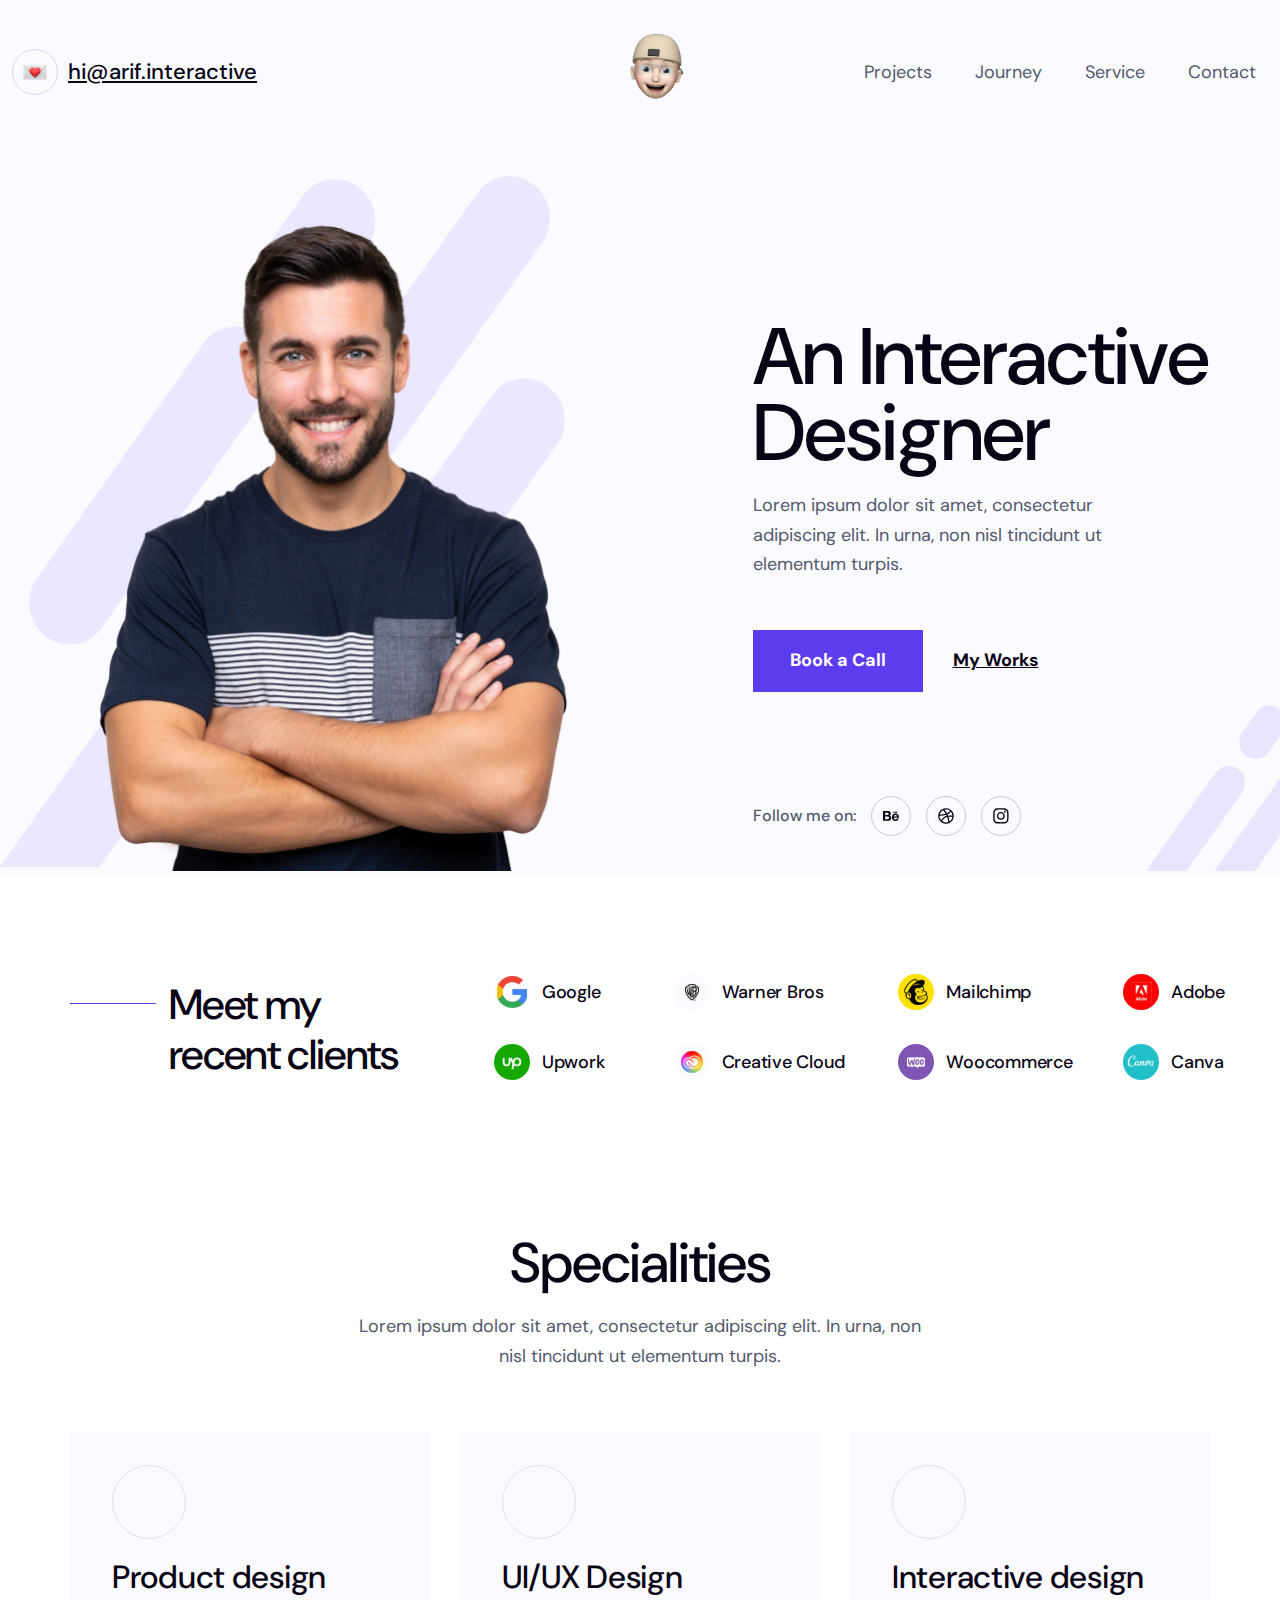
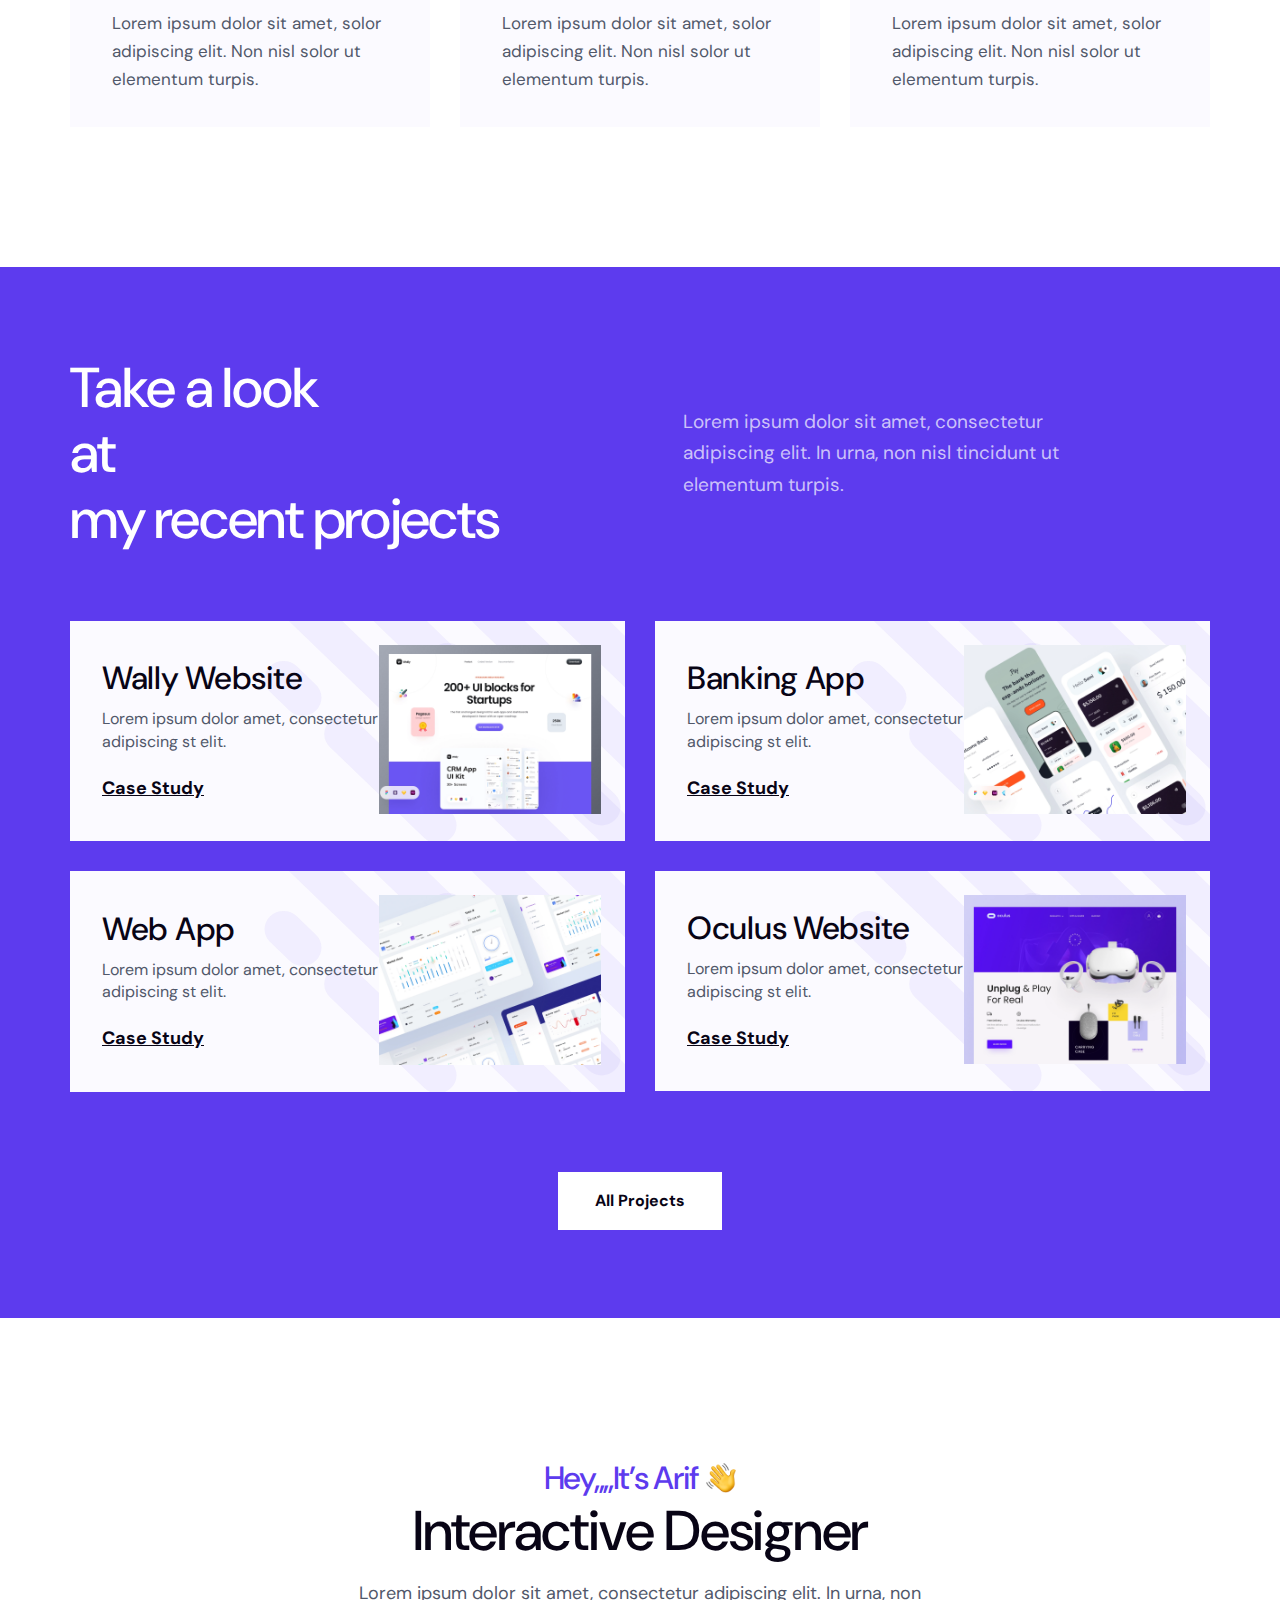
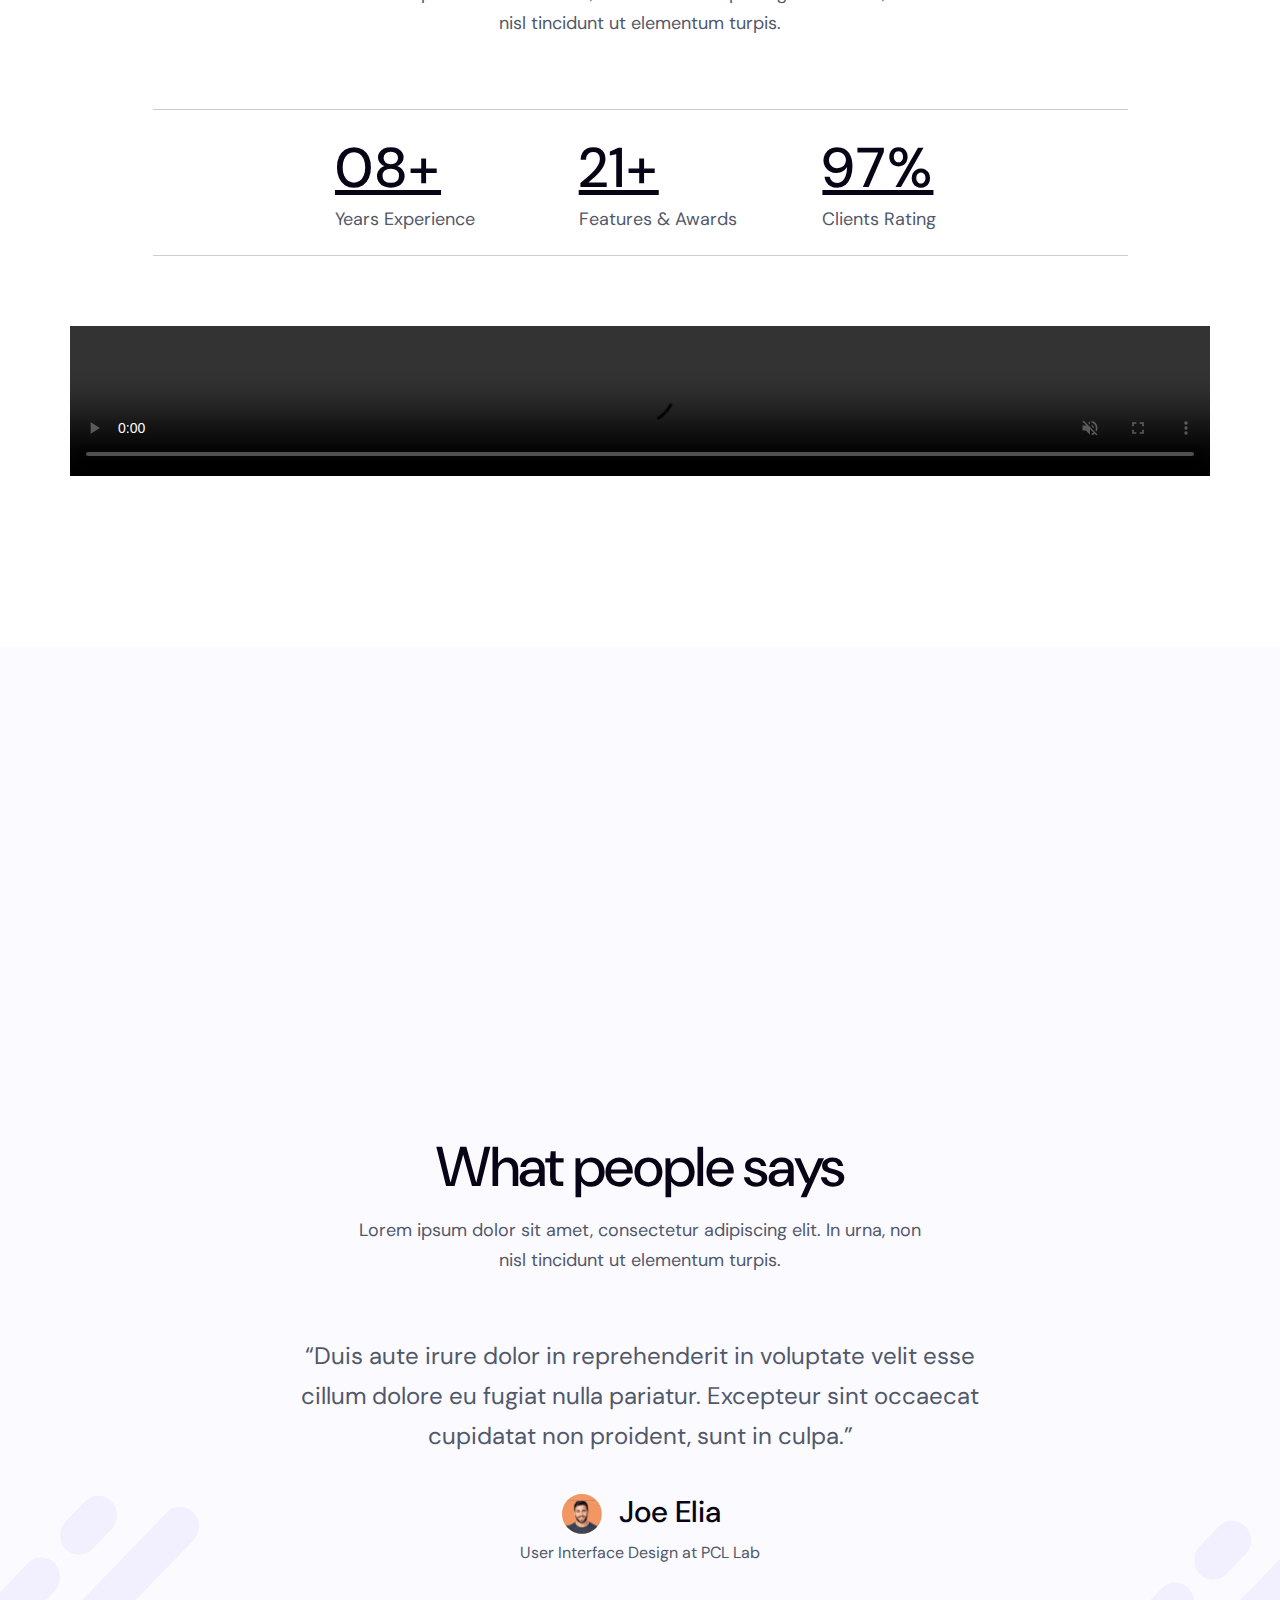
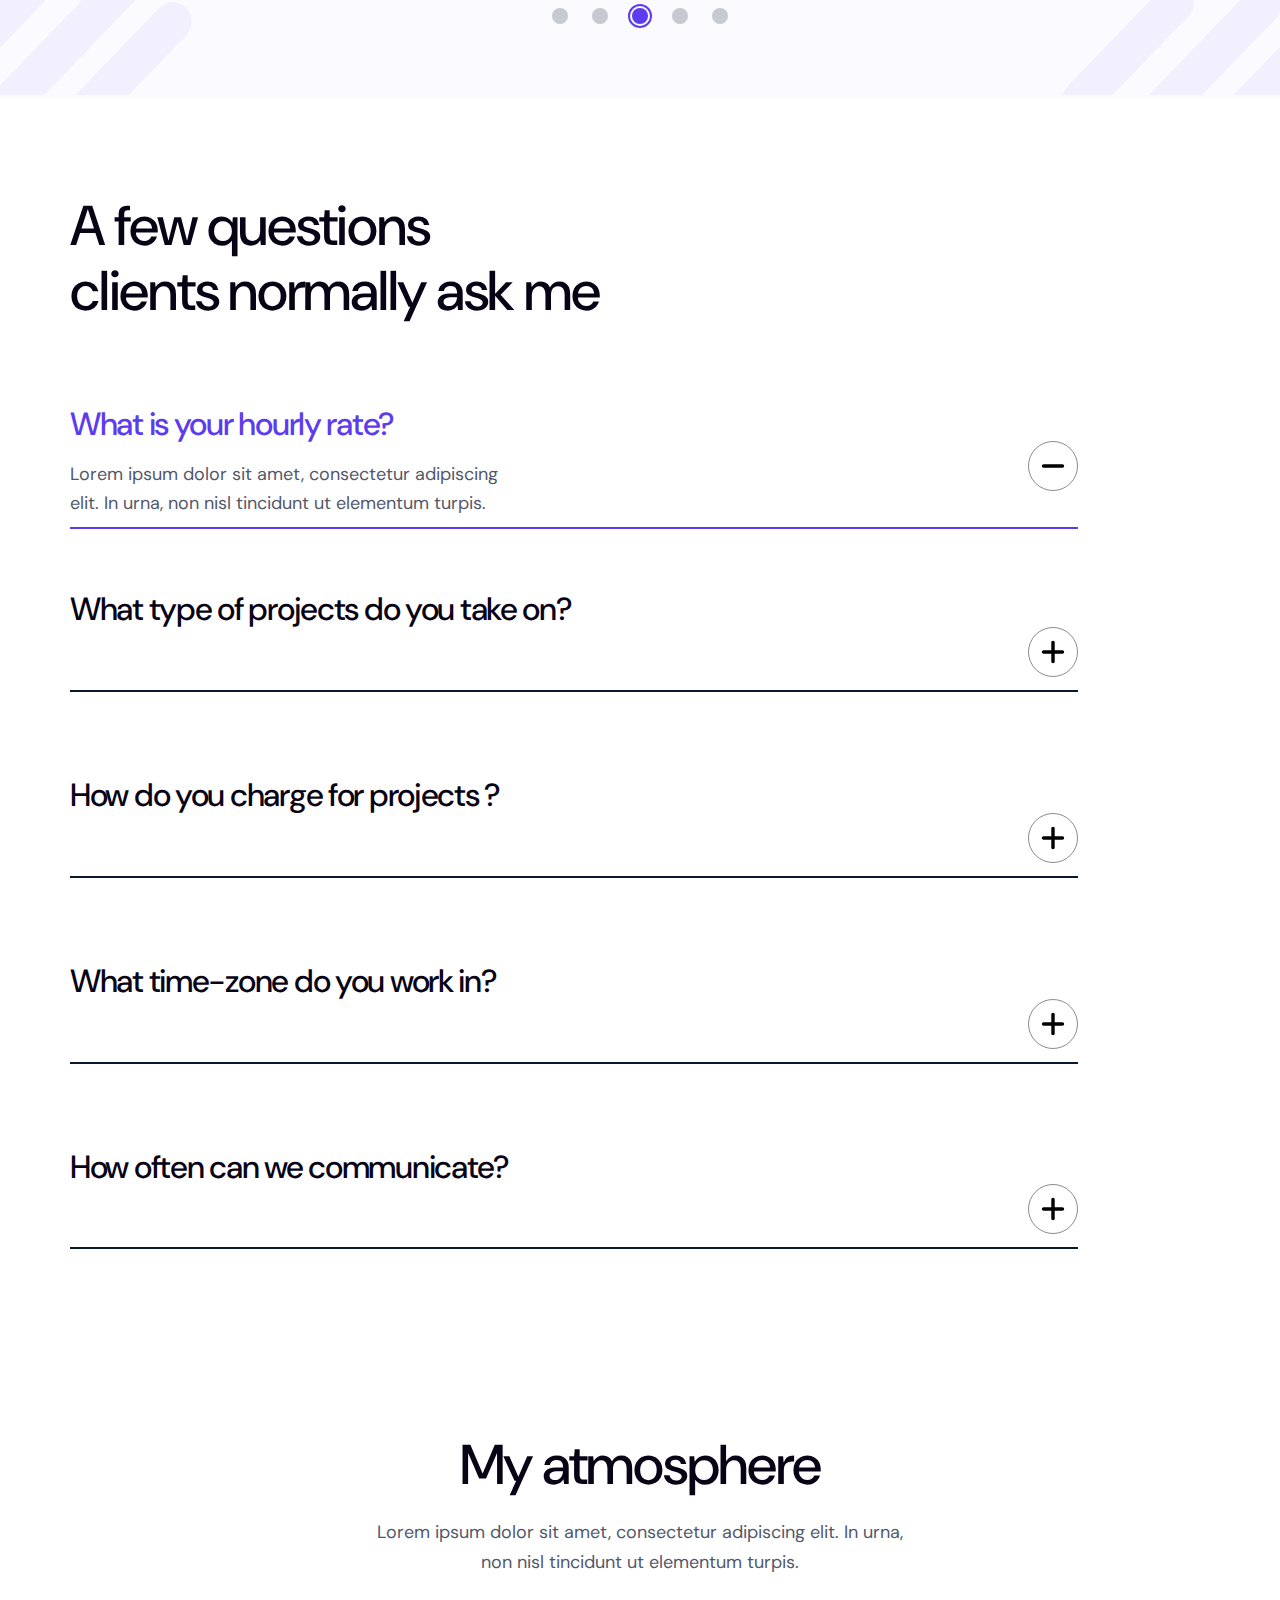
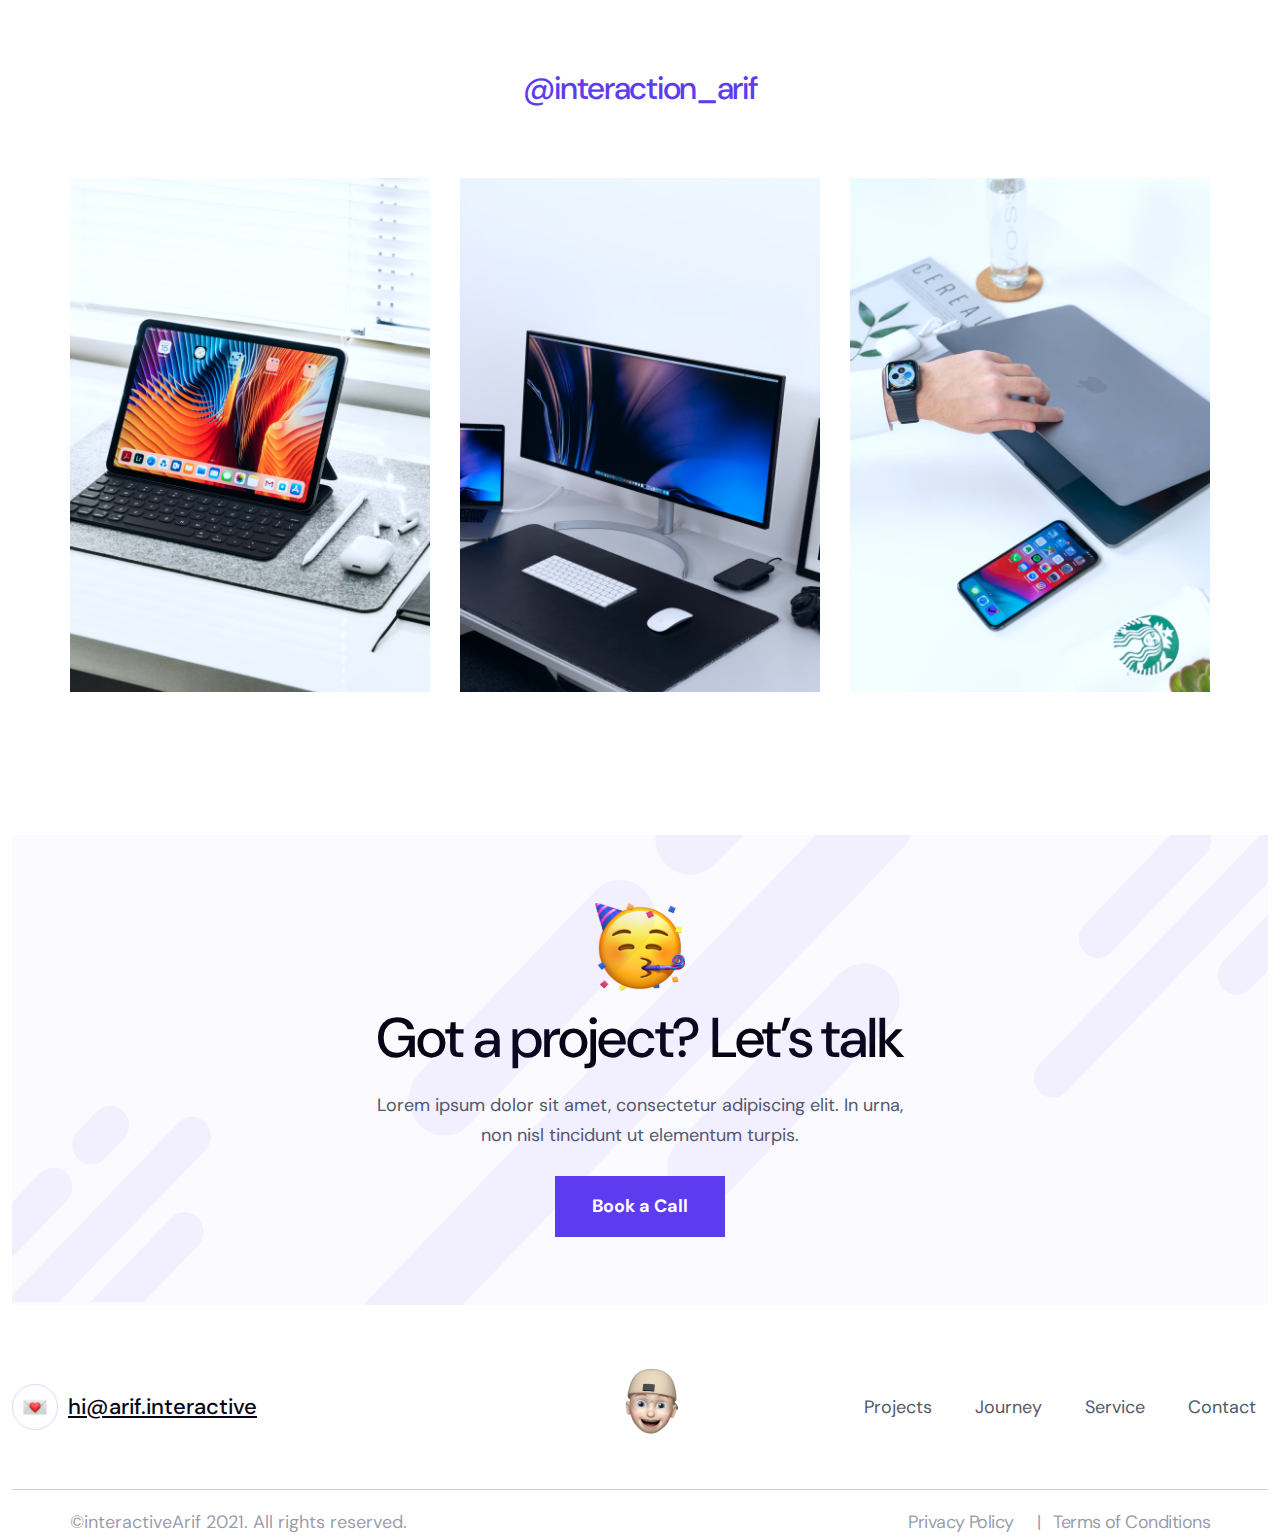
==== commit 65cafcd1: "Add responsive" ====
--- a/index.html
+++ b/index.html
@@ -113,6 +113,17 @@
   <body>
     <header class="header fixed">
       <div class="outline-container">
+        <input
+          hidden
+          type="checkbox"
+          name=""
+          id="show-menu"
+          class="show-menu"
+        />
+        <label for="show-menu" class="menu-overlay"></label>
+        <div class="menu-drawer">
+          <ul id="sub-menu"></ul>
+        </div>
         <div class="df-row">
           <div class="cta-header">
             <a href="mailto:hi@arif.interactive">
@@ -127,9 +138,11 @@
             <a href="mailto:hi@arif.interactive" class="mail-header"
               >hi@arif.interactive</a
             >
-            <div class="menu-mobile-outer show-on-mobile">
-              <img src="./assets/icon/menu.svg" alt="" class="menu-mobile" />
-            </div>
+            <label for="show-menu">
+              <div class="menu-mobile-outer show-on-mobile">
+                <img src="./assets/icon/menu.svg" alt="" class="menu-mobile" />
+              </div>
+            </label>
           </div>
 
           <a href="#">
@@ -143,17 +156,17 @@
           </a>
 
           <nav class="navbar">
-            <ul class="navbar-list">
-              <li class="navbar item">
+            <ul class="navbar-list" id="main-menu">
+              <li class="navbar-item">
                 <a href="#!" class="navbar-link">Projects</a>
               </li>
-              <li class="navbar item">
+              <li class="navbar-item">
                 <a href="#!" class="navbar-link">Journey</a>
               </li>
-              <li class="navbar item">
+              <li class="navbar-item">
                 <a href="#!" class="navbar-link">Service</a>
               </li>
-              <li class="navbar item">
+              <li class="navbar-item">
                 <a href="#!" class="navbar-link">Contact</a>
               </li>
             </ul>
@@ -166,7 +179,7 @@
       <section class="hero">
         <div class="container">
           <div class="row">
-            <div class="col-lg-6">
+            <div class="col-lg-6 col-md-12">
               <div class="img-holder">
                 <img
                   src="./assets/image/hero-image.png"
@@ -175,7 +188,7 @@
                 />
               </div>
             </div>
-            <div class="col-lg-5 offset-1">
+            <div class="col-lg-5 offset-lg-1 col-md-12">
               <div class="hero-info">
                 <h1 class="heading lv1">An Interactive Designer</h1>
                 <p class="section-desc">
@@ -214,7 +227,9 @@
         <div class="container">
           <div class="row">
             <div class="col-lg-4">
-              <p class="clients-heading">Meet my recent clients</p>
+              <div class="clients-center">
+                <p class="clients-heading">Meet my recent clients</p>
+              </div>
             </div>
             <div class="clients-grid">
               <div class="clients-item">
@@ -340,7 +355,7 @@
           <div class="row">
             <div class="col-lg-4">
               <a href="#!">
-                <div class="specialities-block">
+                <div class="specialities-block active">
                   <div class="specialities-img-holder">
                     <i class="fa-solid fa-lightbulb"></i>
                   </div>
@@ -381,27 +396,38 @@
               </a>
             </div>
           </div>
+
+          <div class="dots show-on-mobile">
+            <div class="dot"></div>
+            <div class="dot active"></div>
+            <div class="dot"></div>
+          </div>
         </div>
       </section>
 
       <section class="projects">
         <div class="container">
           <div class="row">
-            <div class="col-lg-5">
-              <h2 class="heading lv2">
-                Take a look <br />at my recent projects
-              </h2>
-            </div>
-            <div class="col-lg-5 offset-lg-1">
-              <p class="section-desc">
-                Lorem ipsum dolor sit amet, consectetur adipiscing elit. In
-                urna, non nisl tincidunt ut elementum turpis.
-              </p>
-            </div>
-          </div>
-
-          <div class="row">
-            <div class="col-lg-6">
+            <div class="col-lg-5 col-md-12">
+              <div class="projects-center">
+                <h2 class="heading lv2">
+                  Take a look <br class="endline-in-computer" />at
+                  <br class="endline-in-mobile" />my recent projects
+                </h2>
+              </div>
+            </div>
+            <div class="col-lg-5 offset-lg-1 col-md-12 offset-md-0">
+              <div class="projects-center">
+                <p class="section-desc">
+                  Lorem ipsum dolor sit amet, consectetur adipiscing elit. In
+                  urna, non nisl tincidunt ut elementum turpis.
+                </p>
+              </div>
+            </div>
+          </div>
+
+          <div class="row">
+            <div class="col-lg-6 col-md-12">
               <div class="project-block">
                 <div class="project-block-info">
                   <a href="#!"><h3 class="heading lv3">Wally Website</h3></a>
@@ -421,7 +447,7 @@
                 </div>
               </div>
             </div>
-            <div class="col-lg-6">
+            <div class="col-lg-6 col-md-12">
               <div class="project-block">
                 <div class="project-block-info">
                   <a href="#!"><h3 class="heading lv3">Banking App</h3></a>
@@ -444,7 +470,7 @@
           </div>
 
           <div class="row">
-            <div class="col-lg-6">
+            <div class="col-lg-6 col-md-12">
               <div class="project-block">
                 <div class="project-block-info">
                   <a href="#!"><h3 class="heading lv3">Web App</h3></a>
@@ -464,7 +490,7 @@
                 </div>
               </div>
             </div>
-            <div class="col-lg-6">
+            <div class="col-lg-6 col-md-12">
               <div class="project-block">
                 <div class="project-block-info">
                   <a href="#!"><h3 class="heading lv3">Oculus Website</h3></a>
@@ -487,8 +513,10 @@
           </div>
 
           <div class="row">
-            <div class="col-lg-2 offset-lg-5">
-              <a href="#!" class="btn project-btn">All Projects</a>
+            <div class="col-lg-2 offset-lg-5 col-md-12 col-sm-12">
+              <div class="projects-center">
+                <a href="#!" class="btn project-btn">All Projects</a>
+              </div>
             </div>
           </div>
         </div>
@@ -527,17 +555,19 @@
           </div>
 
           <div class="row">
-            <div class="outer-container col-lg-10 offset-lg-1">
-              <div class="row">
-                <div class="col-lg-2 offset-lg-2">
+            <div
+              class="outer-container col-lg-10 offset-lg-1 col-md-12 col-sm-12"
+            >
+              <div class="row col-sm-3">
+                <div class="col-lg-2 offset-lg-2 col-md-4 col-4">
                   <p class="designer-number">08+</p>
                   <p class="designer-info">Years Experience</p>
                 </div>
-                <div class="col-lg-2 offset-lg-1">
+                <div class="col-lg-2 offset-lg-1 col-md-4 col-4">
                   <p class="designer-number">21+</p>
                   <p class="designer-info">Features & Awards</p>
                 </div>
-                <div class="col-lg-2 offset-lg-1">
+                <div class="col-lg-2 offset-lg-1 col-md-4 col-4">
                   <p class="designer-number">97%</p>
                   <p class="designer-info">Clients Rating</p>
                 </div>
@@ -782,7 +812,7 @@
 
           <!-- Question 1 -->
           <div class="row">
-            <div class="col-lg-11">
+            <div class="col-lg-11 col-md-12 col-12">
               <input
                 type="checkbox"
                 name=""
@@ -819,6 +849,7 @@
                       >
                         <!--!Font Awesome Free 6.5.2 by @fontawesome - https://fontawesome.com License - https://fontawesome.com/license/free Copyright 2024 Fonticons, Inc.-->
                         <path
+                          fill="currentColor"
                           d="M256 80c0-17.7-14.3-32-32-32s-32 14.3-32 32V224H48c-17.7 0-32 14.3-32 32s14.3 32 32 32H192V432c0 17.7 14.3 32 32 32s32-14.3 32-32V288H400c17.7 0 32-14.3 32-32s-14.3-32-32-32H256V80z"
                         />
                       </svg>
@@ -831,7 +862,7 @@
 
           <!-- Question 2 -->
           <div class="row">
-            <div class="col-lg-11">
+            <div class="col-lg-11 col-md-12 col-12">
               <input
                 type="checkbox"
                 name=""
@@ -881,7 +912,7 @@
 
           <!-- Question 3 -->
           <div class="row">
-            <div class="col-lg-11">
+            <div class="col-lg-11 col-md-12 col-12">
               <input
                 type="checkbox"
                 name=""
@@ -931,7 +962,7 @@
 
           <!-- Question 4 -->
           <div class="row">
-            <div class="col-lg-11">
+            <div class="col-lg-11 col-md-12 col-12">
               <input
                 type="checkbox"
                 name=""
@@ -979,7 +1010,7 @@
 
           <!-- Question 5 -->
           <div class="row">
-            <div class="col-lg-11">
+            <div class="col-lg-11 col-md-12 col-12">
               <input
                 type="checkbox"
                 name=""
@@ -1055,7 +1086,7 @@
           </div>
 
           <div class="row">
-            <div class="col-lg-4">
+            <div class="col-lg-4 col-md-12">
               <div class="atmosphere-img-holder">
                 <img
                   src="./assets/image/atmosphere-img-1.png"
@@ -1064,8 +1095,8 @@
                 />
               </div>
             </div>
-            <div class="col-lg-4">
-              <div class="atmosphere-img-holder">
+            <div class="col-lg-4 col-md-12 col-12">
+              <div class="atmosphere-img-holder active">
                 <img
                   src="./assets/image/atmosphere-img-2.png"
                   alt=""
@@ -1073,7 +1104,7 @@
                 />
               </div>
             </div>
-            <div class="col-lg-4">
+            <div class="col-lg-4 col-md-12">
               <div class="atmosphere-img-holder">
                 <img
                   src="./assets/image/atmosphere-img-3.png"
@@ -1083,6 +1114,14 @@
               </div>
             </div>
           </div>
+
+          <div class="dots show-on-mobile">
+            <div class="dot"></div>
+            <div class="dot"></div>
+            <div class="dot active"></div>
+            <div class="dot"></div>
+            <div class="dot"></div>
+          </div>
         </div>
       </section>
 
@@ -1091,19 +1130,23 @@
           <div class="call-inner">
             <div class="row">
               <div class="col">
-                <div class="call-img-holder">
-                  <img
-                    src="./assets/icon/call-icon.svg"
-                    alt=""
-                    class="call-img"
-                  />
+                <div class="call-center">
+                  <div class="call-img-holder">
+                    <img
+                      src="./assets/icon/call-icon.svg"
+                      alt=""
+                      class="call-img"
+                    />
+                  </div>
                 </div>
               </div>
             </div>
 
             <div class="row">
               <div class="col">
-                <h2 class="heading lv2">Got a project? Let’s talk</h2>
+                <div class="call-center">
+                  <h2 class="heading lv2">Got a project? Let’s talk</h2>
+                </div>
               </div>
             </div>
 
@@ -1190,5 +1233,12 @@
         </div>
       </div>
     </footer>
+
+    <script>
+      const subMenu = document.querySelector("#sub-menu");
+      const mainMenu = document.querySelector("#main-menu");
+
+      subMenu.innerHTML = mainMenu.innerHTML;
+    </script>
   </body>
 </html>
--- a/assets/css/grid.css
+++ b/assets/css/grid.css
@@ -201,7 +201,7 @@
 /* Small devices (landscape phones, 576px and up) */
 @media (min-width: 576px) {
   .container {
-    --spacer: 24px;
+    --spacer: 40px;
     max-width: 540px;
   }
 
--- a/assets/css/styles.css
+++ b/assets/css/styles.css
@@ -676,6 +676,8 @@
   line-height: 1.81; /* 181.25% */
 }
 
+.atmosphere .dots,
+.specialities .dots,
 .feedback .dots {
   margin-top: 40px;
 
@@ -685,6 +687,8 @@
   gap: 24px;
 }
 
+.atmosphere .dot,
+.specialities .dot,
 .feedback .dot {
   width: 16px;
   height: 16px;
@@ -694,11 +698,15 @@
   cursor: pointer;
 }
 
+.atmosphere .dot.active,
+.specialities .dot.active,
 .feedback .dot.active {
   background-color: rgba(93, 59, 238, 1);
   position: relative;
 }
 
+.atmosphere .dot::after,
+.specialities .dot.active::after,
 .feedback .dot.active::after {
   content: "";
   display: inline-block;
--- a/assets/css/responsive.css
+++ b/assets/css/responsive.css
@@ -3,16 +3,745 @@
   .show-on-mobile {
     display: none !important;
   }
+
+  #sub-menu {
+    display: none;
+  }
+
+  .endline-in-mobile {
+    content: "";
+  }
+
+  .endline-in-mobile:after {
+    content: " ";
+  }
 }
 
 /* Tablet and mobile */
 @media screen and (max-width: 991.98px) {
+  .section-desc {
+    font-size: 1.6rem;
+  }
+
+  .header .mail-header {
+    display: none;
+  }
+
+  .header .df-row .navbar {
+    display: none;
+  }
+
+  .header .img-holder {
+    transform: none;
+  }
+
+  .header .outline-container {
+    border-bottom: 1px solid #d6d3e2;
+  }
+
+  .menu-overlay {
+    position: fixed;
+    inset: 0;
+    background-color: rgba(0, 0, 0, 0.3);
+    z-index: 2;
+
+    opacity: 0;
+    visibility: hidden;
+    transition: 0.5s;
+  }
+
+  .menu-drawer {
+    position: fixed;
+    inset: 0 40% 0 0;
+    padding: 60px;
+    background-color: #fff;
+    z-index: 3;
+
+    transform: translateX(-100%);
+
+    transition: 0.5s;
+  }
+
+  .show-menu:checked ~ .menu-overlay {
+    opacity: 1;
+    visibility: visible;
+  }
+
+  .show-menu:checked ~ .menu-drawer {
+    transform: translateX(0);
+  }
+
+  #sub-menu .navbar-link {
+    font-size: 2.4rem;
+  }
+
+  #sub-menu .navbar-item + .navbar-item .navbar-link {
+    display: block;
+    margin-top: 30px;
+  }
+
+  .hero > .container > .row {
+    flex-direction: column-reverse;
+  }
+
+  .hero .hero-info::after {
+    display: none;
+  }
+
+  .hero .container .col-md-12 {
+    display: flex;
+    justify-content: center;
+  }
+
+  .clients .row {
+    flex-direction: column;
+    align-items: center;
+  }
+
+  .atmosphere .atmosphere-img-holder {
+    display: none;
+  }
+
+  .atmosphere .atmosphere-img-holder.active {
+    display: block;
+  }
 }
 
 /* Tablet */
 @media screen and (max-width: 991.98px) {
+  .heading.lv1 {
+    font-size: 10rem;
+  }
+
+  .heading.lv2 {
+    font-size: 6.2rem;
+  }
+
+  .heading.lv3 {
+    font-size: 4rem;
+  }
+
+  .header .menu-mobile-outer,
+  .header .letter-outer,
+  .footer .letter-outer {
+    width: 60px;
+    height: 60px;
+  }
+
+  .header .menu-mobile,
+  .header .letter-header {
+    width: 28px;
+    height: auto;
+  }
+
+  .hero {
+    padding: 80px 0 0;
+  }
+
+  .hero .section-desc {
+    width: 55.7%;
+  }
+
+  .hero .section-desc {
+    width: 100%;
+    font-size: 2.3rem;
+  }
+
+  .hero .hero-socials {
+    margin-top: 24px;
+  }
+
+  .hero .img-holder {
+    width: 62.5%;
+  }
+
+  .clients {
+    margin: 100px 0 70px;
+  }
+
+  .clients .clients-heading {
+    font-size: 6.2rem;
+    text-align: center;
+    padding-left: 0;
+
+    width: 65%;
+  }
+
+  .clients .clients-center {
+    display: flex;
+    justify-content: center;
+  }
+
+  .clients .clients-heading::after {
+    height: 2px;
+    top: 0;
+    left: 150px;
+  }
+
+  .clients .clients-grid {
+    margin-top: 40px;
+  }
+
+  .clients .clients-grid {
+    width: 100%;
+    grid-template-columns: auto auto;
+    grid-template-rows: repeat(4.1fr);
+    justify-content: space-evenly;
+  }
+
+  .clients .clients-grid .clients-outer {
+    width: 44px;
+    height: 44px;
+  }
+
+  .clients .clients-grid .clients-link {
+    font-size: 2.2rem;
+  }
+
+  .specialities .section-desc.heading {
+    width: 60%;
+  }
+
+  .specialities .specialities-img-holder {
+    width: 80px;
+    height: 80px;
+  }
+
+  .fa-solid {
+    font-size: 3.2rem;
+  }
+
+  .specialities .container .row:nth-child(3) {
+    flex-direction: column;
+    gap: 20px;
+  }
+
+  .specialities .specialities-block .section-desc {
+    font-size: 2.5rem;
+  }
+
+  .endline-in-computer {
+    content: "";
+  }
+
+  .endline-in-computer:after {
+    content: " ";
+  }
+
+  .call-center,
+  .projects-center {
+    display: flex;
+    justify-content: center;
+  }
+
+  .projects .row:nth-child(2),
+  .projects .row:nth-child(3) {
+    flex-direction: column;
+    gap: 30px;
+  }
+
+  .projects .row:nth-child(2) {
+    margin-top: 40px;
+  }
+
+  .projects .heading.lv2 {
+    text-align: center;
+  }
+
+  .projects .row:first-child .section-desc {
+    margin-top: 20px;
+
+    padding-left: 0;
+    text-align: center;
+    width: 65%;
+  }
+
+  .projects .project-btn {
+    margin-top: 40px;
+    display: inline-block;
+  }
+
+  .designer {
+    margin: 100px 0 0;
+  }
+
+  .designer .section-desc {
+    width: 70%;
+
+    font-size: 2.4rem;
+  }
+
+  .designer .row .row .col-lg-2 {
+    text-align: center;
+  }
+
+  .feedback {
+    padding-top: 100px;
+  }
+
+  .feedback .user-feedback {
+    width: 70%;
+  }
+
+  .questions .section-desc,
+  .atmosphere .section-desc,
+  .feedback .section-desc {
+    width: 78%;
+    font-size: 2.6rem;
+  }
+
+  .atmosphere .atmosphere-center {
+    margin-bottom: 20px;
+  }
+
+  .atmosphere .atmosphere-img-holder.active {
+    margin-top: 60px;
+  }
+
+  .atmosphere .atmosphere-img-holder img {
+    transition: none;
+  }
+
+  .atmosphere .atmosphere-img-holder img:hover {
+    scale: 1;
+  }
+
+  .footer .img-holder {
+    display: none;
+  }
 }
 
 /* Mobile */
 @media screen and (max-width: 576px) {
+  .container {
+    padding: 0 20px;
+  }
+
+  .heading.lv1 {
+    font-size: 4.2rem;
+    width: 70%;
+  }
+
+  .heading.lv2 {
+    font-size: 3.6rem;
+    line-height: 1.17;
+  }
+
+  .heading.lv3 {
+    font-size: 2.8rem;
+  }
+
+  .btn {
+    font-size: 1.6rem;
+    padding: 12px 31px;
+  }
+
+  .menu-drawer {
+    padding: 20px;
+    inset: 0 0 0 40%;
+    transform: translateX(200%);
+  }
+
+  #sub-menu .navbar-link {
+    font-size: 1.8rem;
+  }
+
+  .header .menu-mobile-outer,
+  .header .letter-outer,
+  .footer .letter-outer {
+    width: 32px;
+    height: 32px;
+  }
+
+  .header .menu-mobile,
+  .header .letter-header {
+    width: initial;
+    height: initial;
+  }
+
+  .header .df-row {
+    flex-direction: row-reverse;
+  }
+
+  .hero .section-desc {
+    font-size: 1.6rem;
+    width: 80%;
+  }
+
+  .header .img-holder {
+    width: 37px;
+    height: 44px;
+  }
+
+  .header .img-holder img {
+    width: 100%;
+    height: 100%;
+  }
+
+  .hero .hero-cta {
+    margin-top: 30px;
+  }
+
+  .hero .hero-works {
+    font-size: 1.6rem;
+  }
+
+  .hero .img-holder::after {
+    content: url("/assets/image/hero-deco-mobile.svg");
+    top: -60px;
+    left: -71px;
+  }
+
+  .clients {
+    margin: 100px 0 120px;
+  }
+
+  .clients .clients-heading {
+    font-size: 2.8rem;
+  }
+
+  .clients .clients-heading::after {
+    width: 46px;
+
+    top: -6px;
+    left: 72px;
+  }
+
+  .clients .clients-grid .clients-outer {
+    width: 36px;
+    height: 36px;
+  }
+
+  .clients .clients-grid {
+    column-gap: 36px;
+  }
+
+  .clients .clients-grid .clients-link {
+    font-size: 1.8rem;
+  }
+
+  .clients .clients-grid .clients-item:first-child {
+    order: 1;
+  }
+
+  .clients .clients-grid .clients-item:nth-child(2) {
+    order: 2;
+    margin-left: -44px;
+  }
+
+  .clients .clients-grid .clients-item:nth-child(3) {
+    order: 5;
+  }
+
+  .clients .clients-grid .clients-item:nth-child(4) {
+    order: 6;
+  }
+
+  .clients .clients-grid .clients-item:nth-child(5) {
+    order: 3;
+  }
+
+  .clients .clients-grid .clients-item:nth-child(6) {
+    order: 4;
+    margin-left: -66px;
+  }
+
+  .clients .clients-grid .clients-item:nth-child(7) {
+    order: 7;
+  }
+
+  .clients .clients-grid .clients-item:last-child {
+    order: 8;
+  }
+
+  .specialities {
+    margin-bottom: 130px;
+  }
+
+  .specialities .section-desc.heading {
+    width: 100%;
+  }
+
+  .specialities .container .row:nth-child(3) {
+    margin-top: 50px;
+  }
+
+  .specialities .specialities-block.active {
+    display: block;
+  }
+
+  .specialities .specialities-block {
+    display: none;
+  }
+
+  .specialities .specialities-img-holder {
+    width: 62px;
+    height: 62px;
+  }
+
+  .fa-solid {
+    font-size: 2.6rem;
+  }
+
+  .specialities .specialities-block .section-desc {
+    font-size: 1.6rem;
+  }
+
+  .specialities .dots {
+    margin-top: 30px;
+  }
+
+  .projects {
+    padding: 66px 0;
+  }
+
+  .projects .row:first-child {
+    flex-direction: column;
+  }
+
+  .projects .row:first-child .section-desc {
+    font-size: 1.6rem;
+    width: 100%;
+  }
+
+  .projects .heading.lv3 {
+    font-size: 2.4rem;
+  }
+
+  .projects .row:nth-child(2) .section-desc,
+  .projects .row:nth-child(3) .section-desc {
+    font-size: 1.2rem;
+    margin-top: 0;
+  }
+
+  .projects .project-block-link {
+    font-size: 1.6rem;
+    margin-top: 0;
+  }
+
+  .projects .container .row:last-child .col-sm-12 {
+    width: 100%;
+  }
+
+  .designer .section-heading {
+    font-size: 2rem;
+  }
+
+  .designer img {
+    width: 18px;
+    height: 18px;
+  }
+
+  .designer .section-desc {
+    width: 100%;
+    font-size: 1.6rem;
+  }
+
+  .designer .row:nth-child(4) {
+    margin-top: 50px;
+  }
+
+  .designer .designer-number {
+    font-size: 3rem;
+    text-align: start;
+  }
+
+  .designer .designer-info {
+    font-size: 1.6rem;
+    white-space: wrap;
+    text-align: start;
+  }
+
+  .designer .container .outer-container {
+    width: 100%;
+  }
+
+  .designer .outer-container > .row > .col-4:first-child {
+    order: 2;
+  }
+
+  .designer .outer-container > .row > .col-4:nth-child(2) {
+    order: 1;
+  }
+
+  .designer .outer-container > .row > .col-4:last-child {
+    order: 3;
+  }
+
+  .design-video {
+    margin-top: 40px;
+  }
+
+  .feedback {
+    padding-top: 60px;
+  }
+
+  .feedback .section-desc {
+    margin-top: 20px;
+
+    width: 100%;
+    font-size: 1.6rem;
+  }
+
+  .feedback .user-feedback {
+    font-size: 1.6rem;
+    width: 100%;
+  }
+
+  .feedback .container:nth-child(2) {
+    padding: 15px;
+  }
+
+  .feedback .user-name {
+    font-size: 2.4rem;
+  }
+
+  .feedback .df-row {
+    align-items: center;
+  }
+
+  .feedback::before {
+    content: url(/assets/image/feedback-left-mobile.svg);
+  }
+
+  .feedback::after {
+    content: url(/assets/image/feedback-right-mobile.svg);
+  }
+
+  .feedback .dots {
+    margin-top: 20px;
+  }
+
+  .questions .heading.lv2 {
+    width: 90%;
+  }
+
+  .questions .row:nth-child(2) {
+    margin-top: 42px;
+  }
+
+  .user-check:checked ~ .df-row .question-info .section-heading {
+    font-size: 2.4rem;
+  }
+
+  .questions .section-heading {
+    font-size: 2.4rem;
+  }
+
+  .questions .section-desc {
+    margin-top: 15px;
+
+    font-size: 1.4rem;
+    width: 100%;
+
+    transition: 0.6s;
+  }
+
+  .questions .df-row {
+    align-items: flex-start;
+  }
+
+  .questions .row:nth-child(2) .df-row .question-check {
+    translate: 0px -9px;
+  }
+
+  .user-check:not(:checked) ~ .df-row::after {
+    transform: translateY(-69px);
+  }
+
+  .questions .row:nth-child(3),
+  .questions .row:nth-child(4),
+  .questions .row:nth-child(5),
+  .questions .row:nth-child(6) {
+    margin-top: 40px;
+  }
+
+  .atmosphere .section-desc {
+    width: 100%;
+
+    font-size: 1.6rem;
+  }
+
+  .atmosphere .section-heading {
+    font-size: 2rem;
+  }
+
+  .atmosphere .atmosphere-center {
+    margin-bottom: 10px;
+  }
+
+  .atmosphere .atmosphere-center {
+    margin-top: 0;
+  }
+
+  .call .heading.lv2 {
+    font-size: 3.6rem;
+    width: 70%;
+  }
+
+  .call .section-desc {
+    width: 100%;
+    margin-top: 10px;
+  }
+
+  .call .call-btn {
+    margin-top: 30px;
+  }
+
+  .call .outline-container::after {
+    content: "";
+  }
+
+  .call .outline-container::before {
+    content: "";
+  }
+
+  .call-inner {
+    padding: 36px 0;
+  }
+
+  .call-inner::after {
+    content: url(/assets/image/call-mid-mobile.svg);
+    right: -33px;
+  }
+
+  .call-img-holder {
+    width: 48px;
+    height: 48px;
+  }
+
+  .footer > .outline-container > .df-row {
+    flex-direction: column;
+    padding: 50px 0 116px;
+  }
+
+  .footer .img-holder {
+    display: block;
+
+    transform: none;
+  }
+
+  .footer .cta-header {
+    margin-top: 58px;
+    order: 3;
+  }
+
+  .footer .navbar-link {
+    font-size: 1.6rem;
+    padding: 6px 9.5px;
+  }
+
+  .footer > .container > .row > .col {
+    flex-direction: column-reverse;
+  }
+
+  .footer > .container > .row > .col > .footer-law {
+    transform: translateY(-75px);
+  }
+
+  .copyright {
+    font-size: 1.6rem;
+    margin-top: -35px;
+    padding-bottom: 10px;
+  }
 }
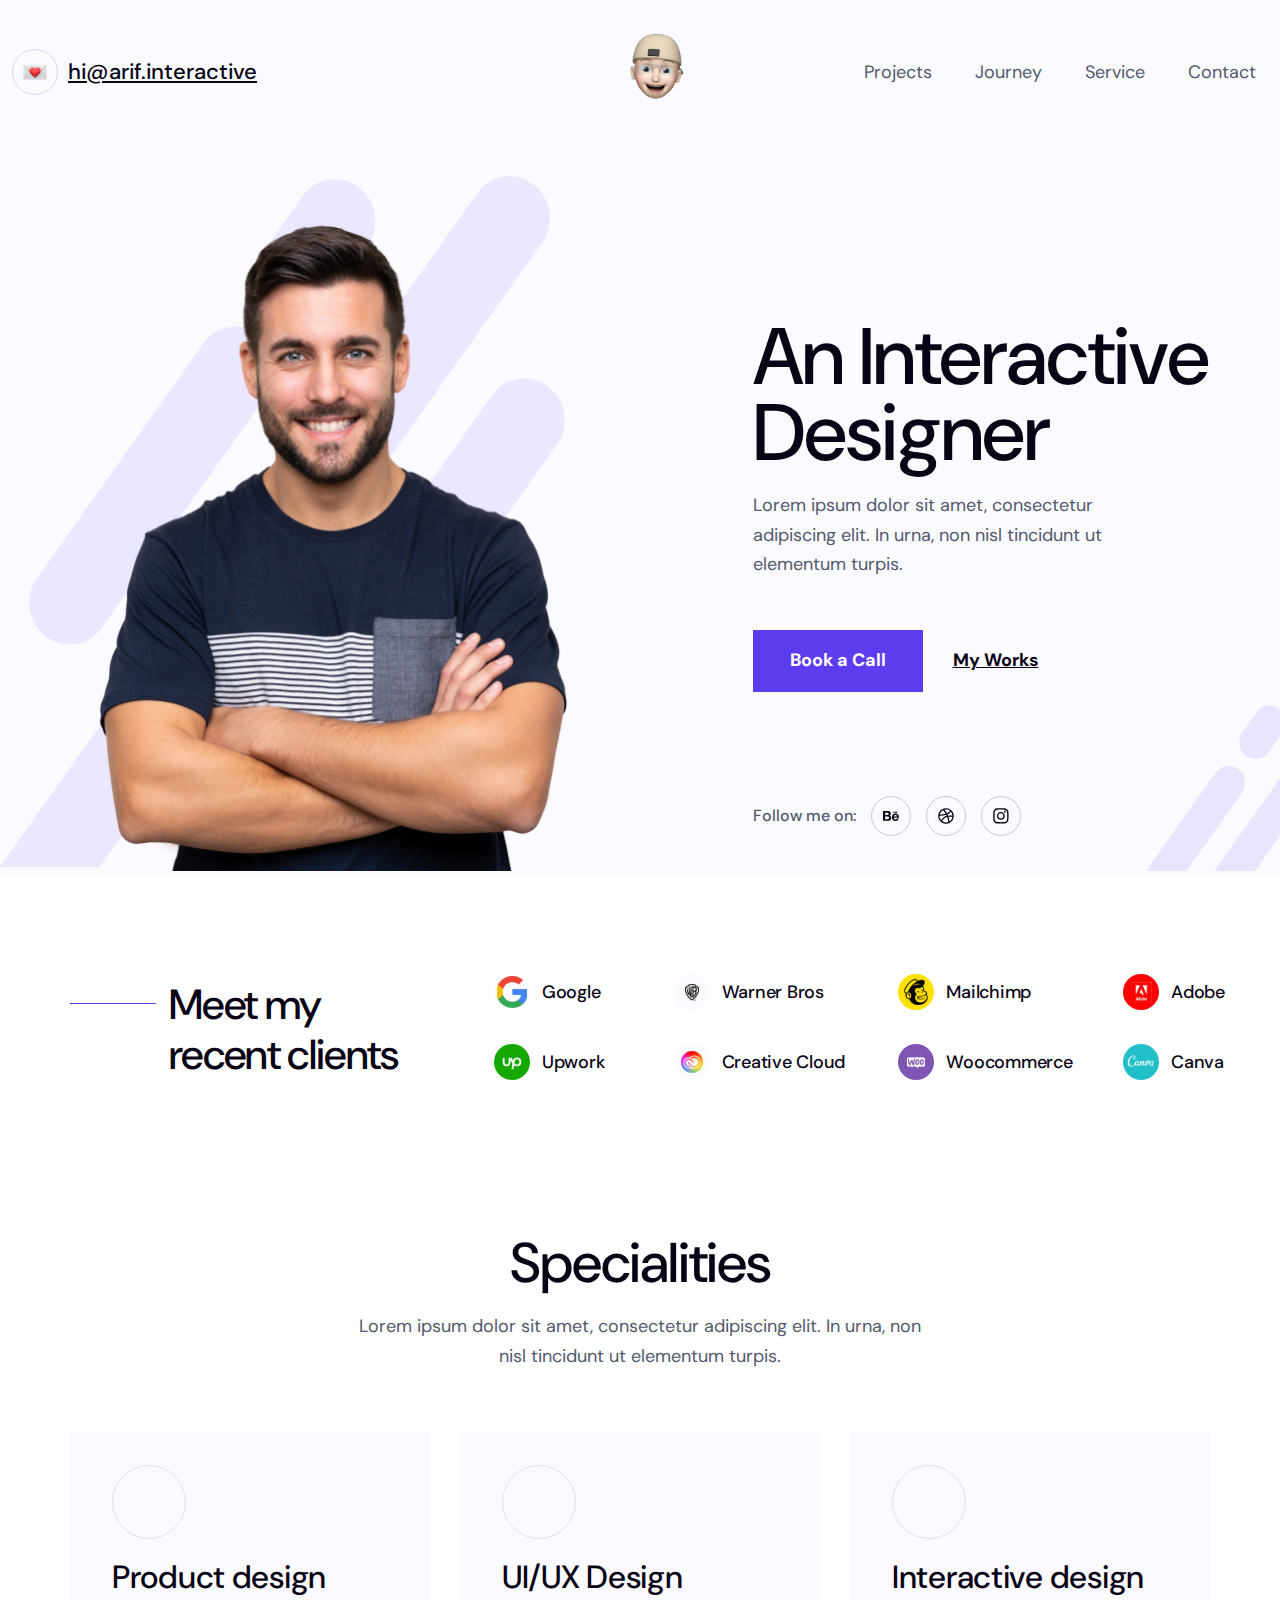
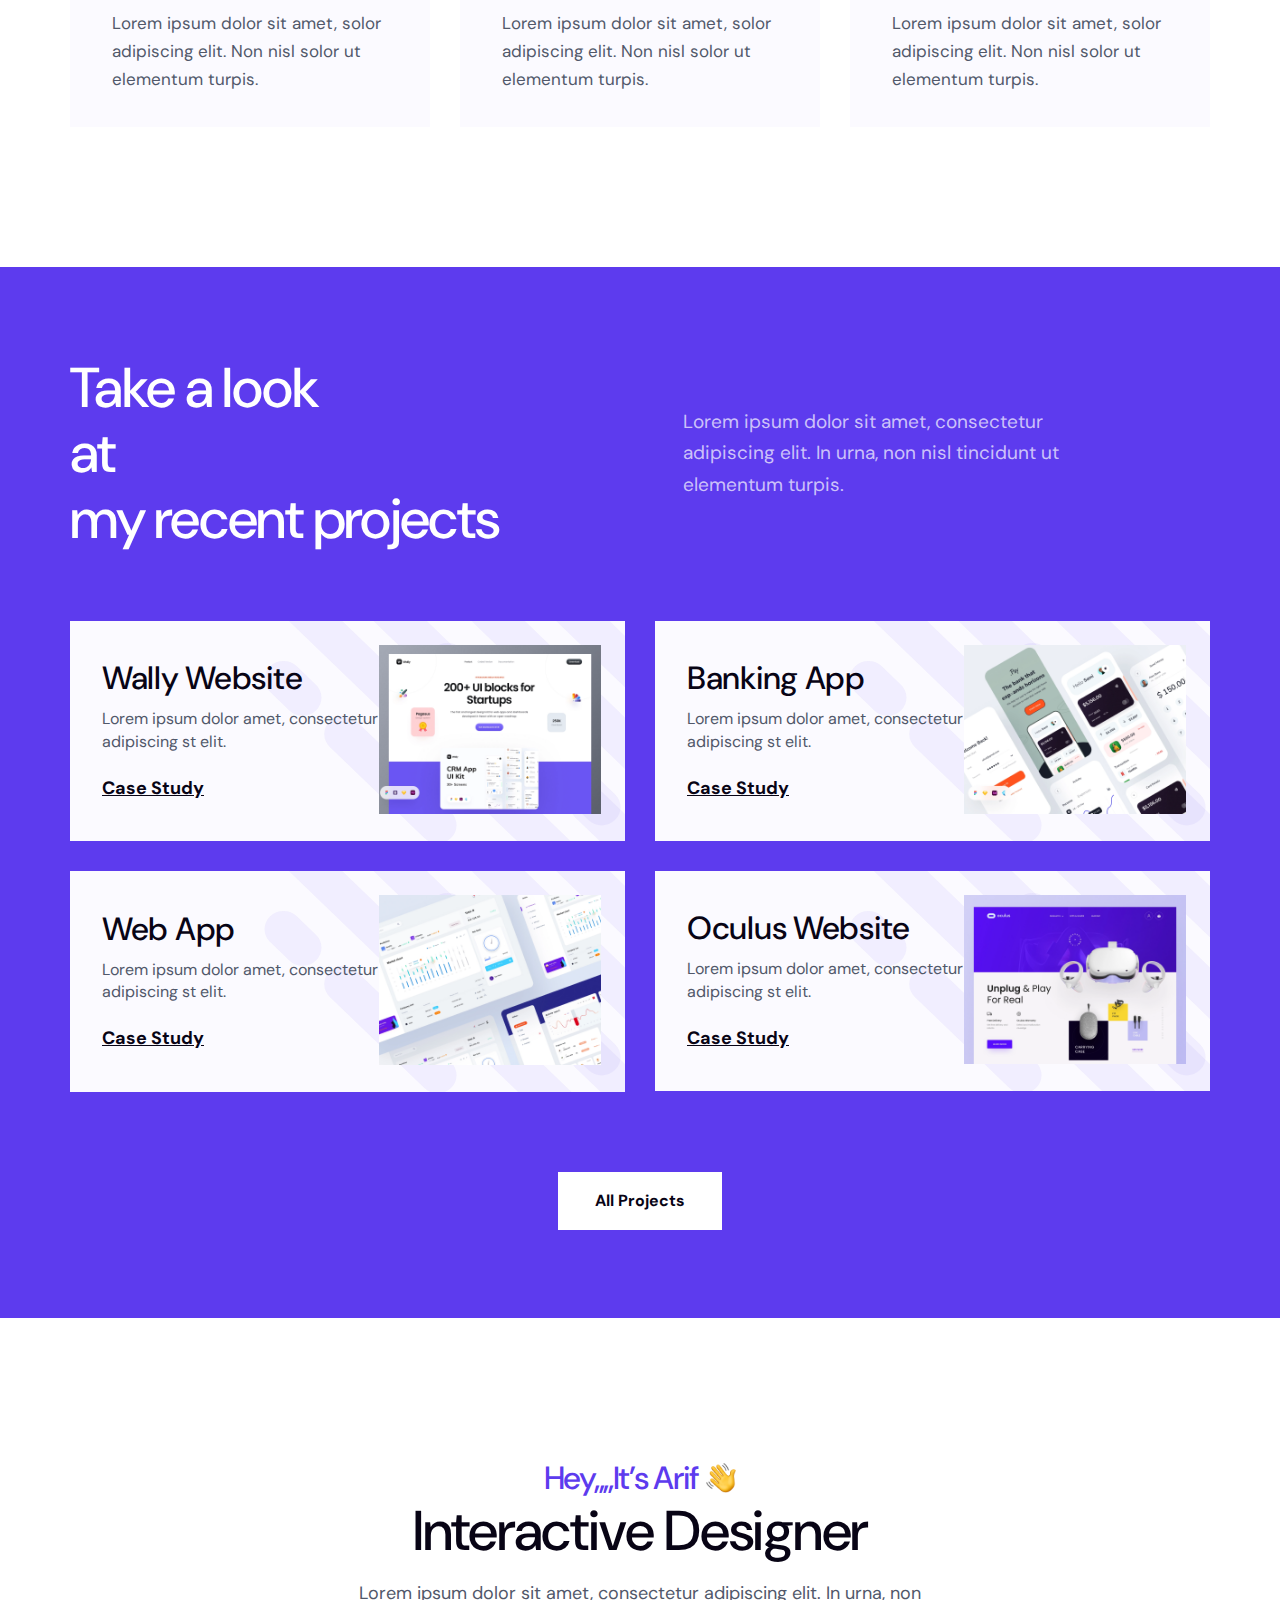
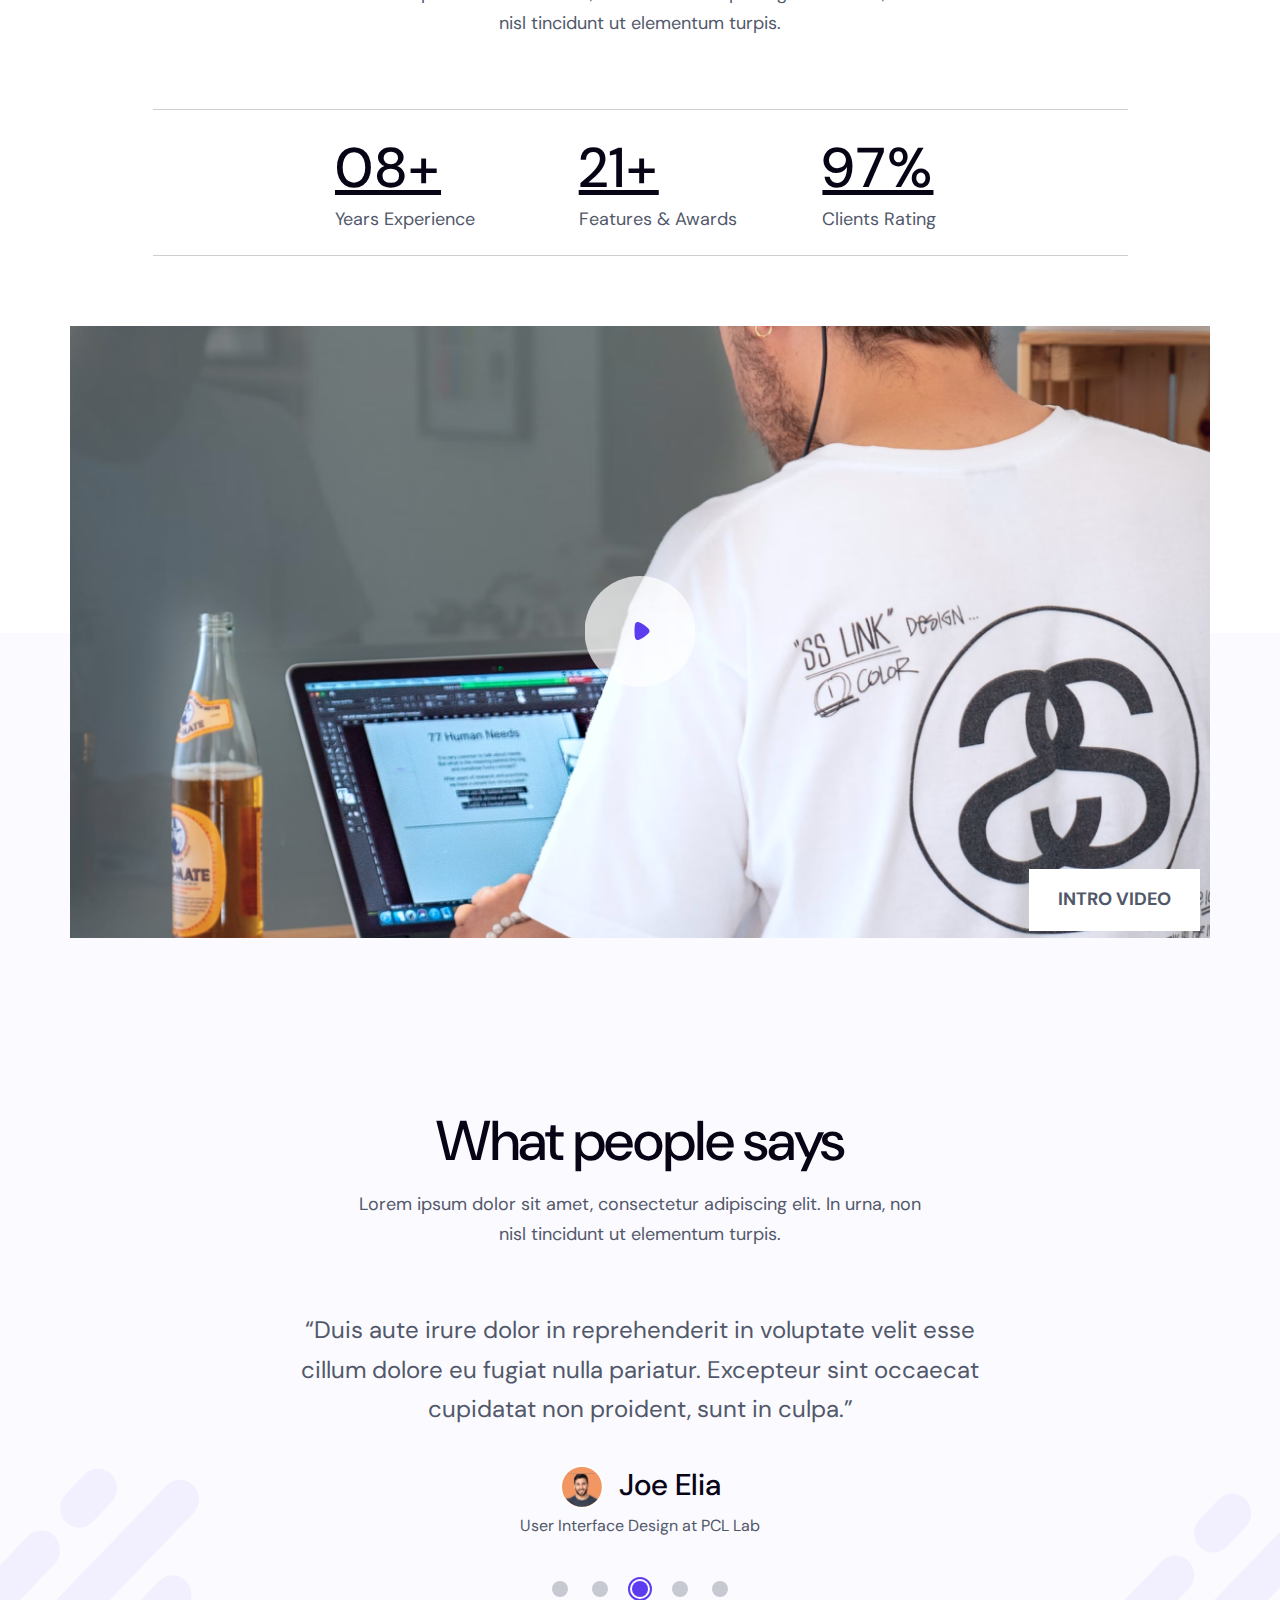
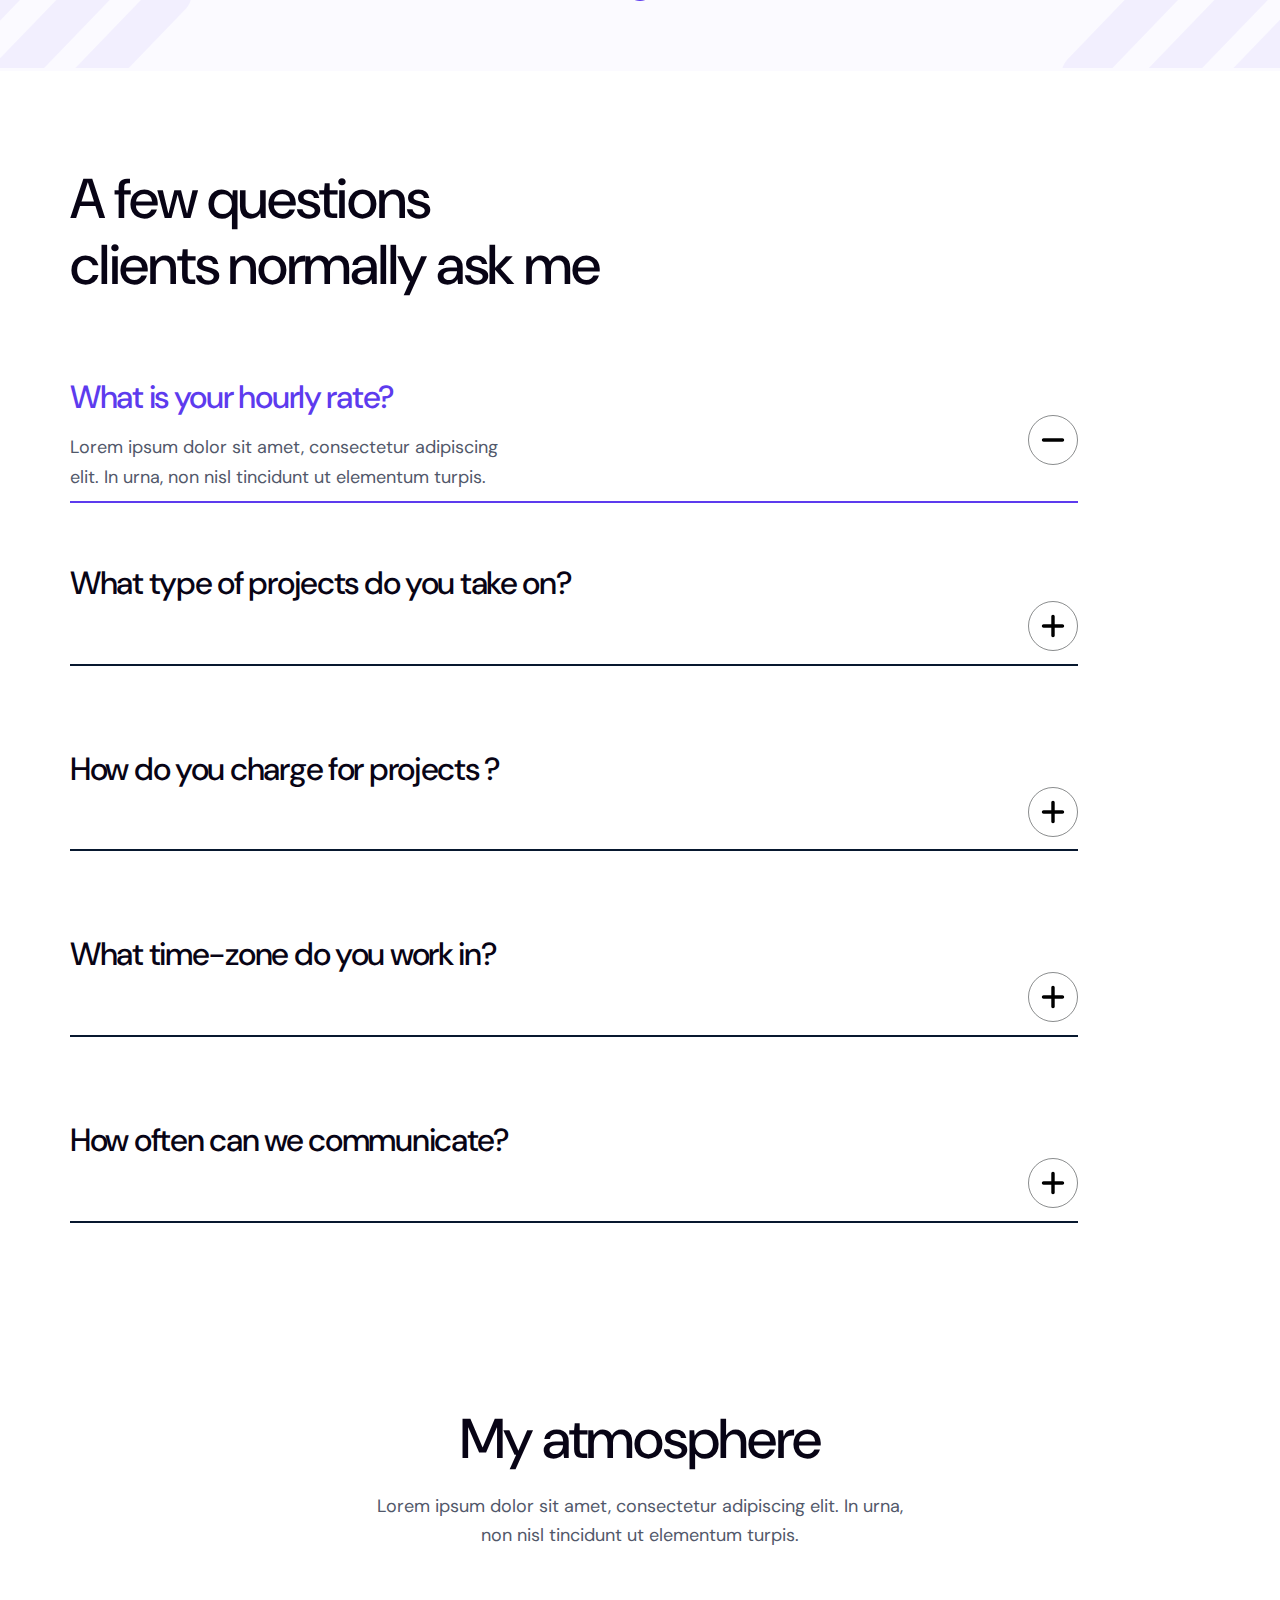
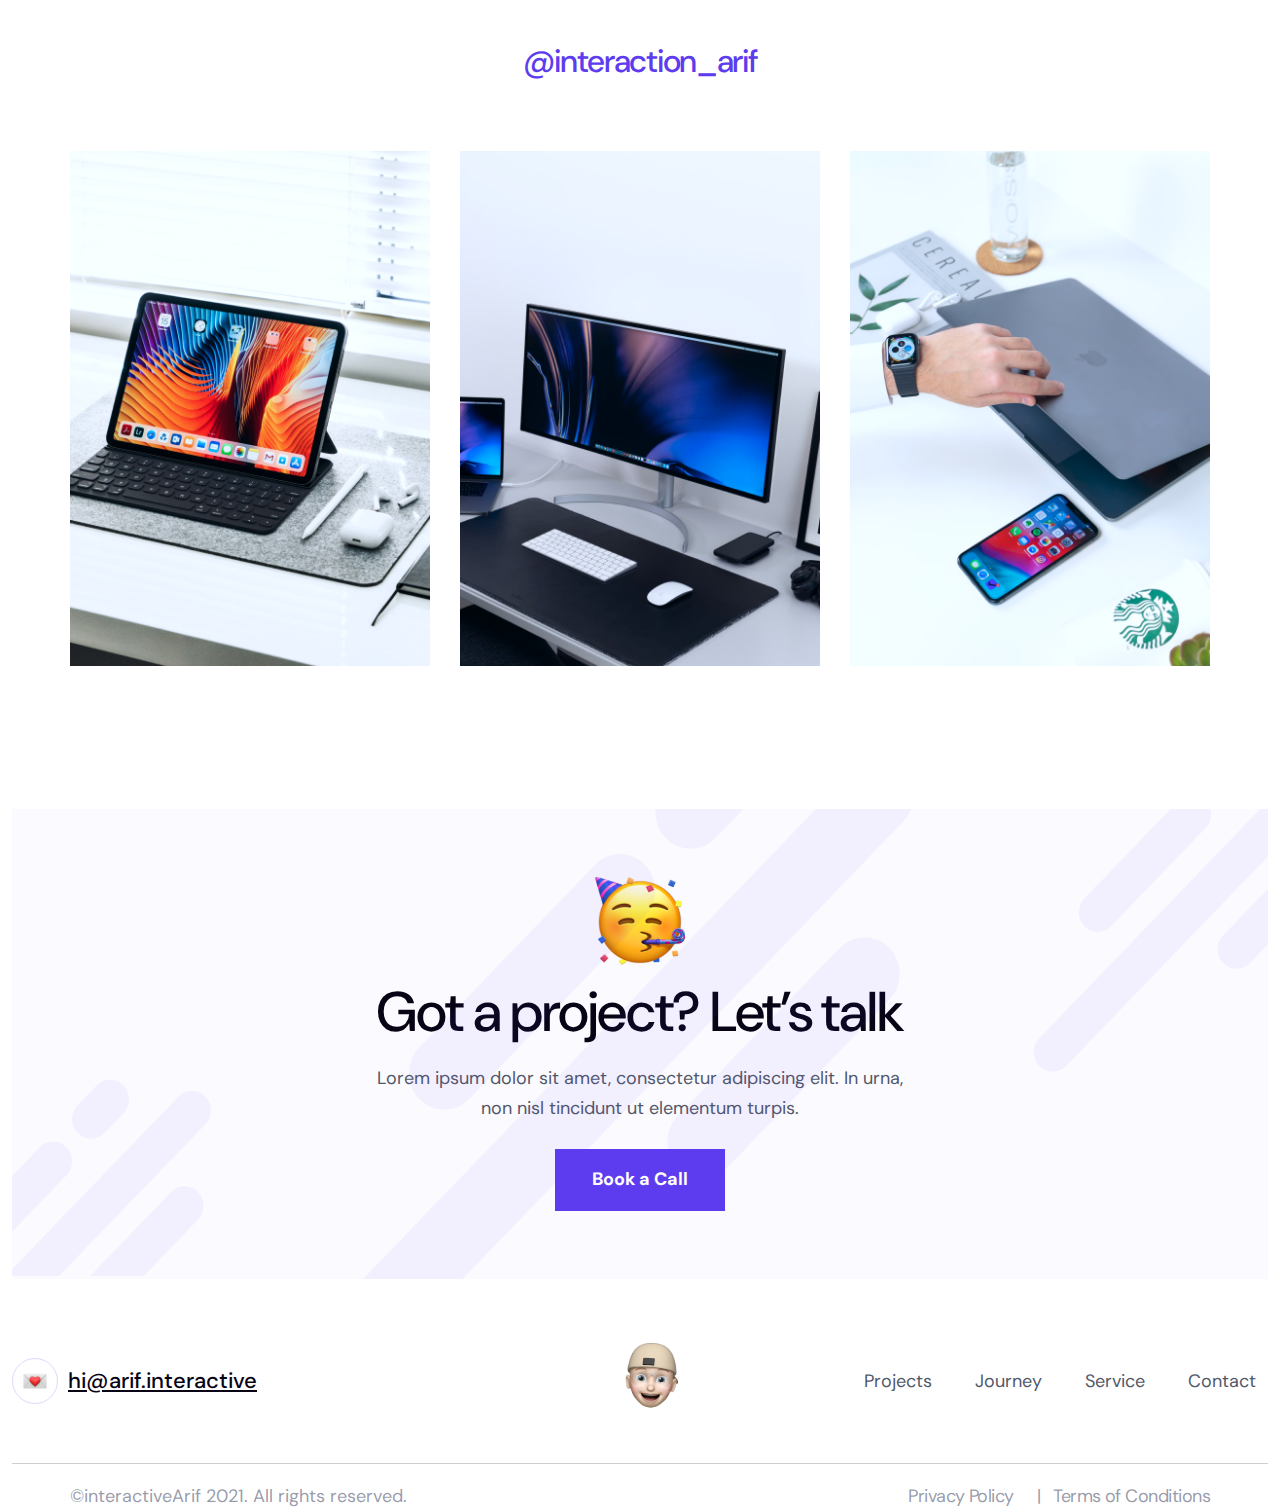
==== commit 388d3c96: "fix bug video" ====
--- a/index.html
+++ b/index.html
@@ -581,15 +581,20 @@
         <div class="container">
           <div class="row">
             <div class="col">
-              <div class="video-container">
-                <video
-                  muted
-                  autoplay
-                  loop
-                  controls
-                  playsinline
-                  src="./assets/video/work.mp4"
-                ></video>
+              <div class="design-video-center">
+                <img src="./assets/image/video.png" alt="" />
+                <div class="video-deco">
+                  <a href="#!">
+                    <div class="video-deco-inner-1">
+                      <img src="./assets/image/play-video.svg" alt="" />
+                    </div>
+                  </a>
+                  <a href="#!">
+                    <div class="video-deco-inner-2">
+                      <p>Intro Video</p>
+                    </div>
+                  </a>
+                </div>
               </div>
             </div>
           </div>
--- a/assets/css/styles.css
+++ b/assets/css/styles.css
@@ -1043,3 +1043,34 @@
 .conditions {
   margin-left: 13px;
 }
+
+.design-video-center {
+  position: relative;
+  width: 100%;
+}
+
+.design-video-center img {
+  width: 100%;
+}
+
+.video-deco .video-deco-inner-1 {
+  position: absolute;
+  top: 50%;
+  left: 50%;
+  transform: translate(-50%, -50%);
+}
+
+.video-deco .video-deco-inner-2 p {
+  padding: 16px 29px;
+
+  color: #51586a;
+  font-size: 1.8rem;
+  font-weight: 700;
+  line-height: 1.66; /* 166.667% */
+  text-transform: uppercase;
+  background-color: #fff;
+
+  position: absolute;
+  bottom: 10px;
+  right: 10px;
+}
--- a/assets/css/responsive.css
+++ b/assets/css/responsive.css
@@ -626,6 +626,7 @@
 
   .questions .section-heading {
     font-size: 2.4rem;
+    width: 70%;
   }
 
   .questions .section-desc {
